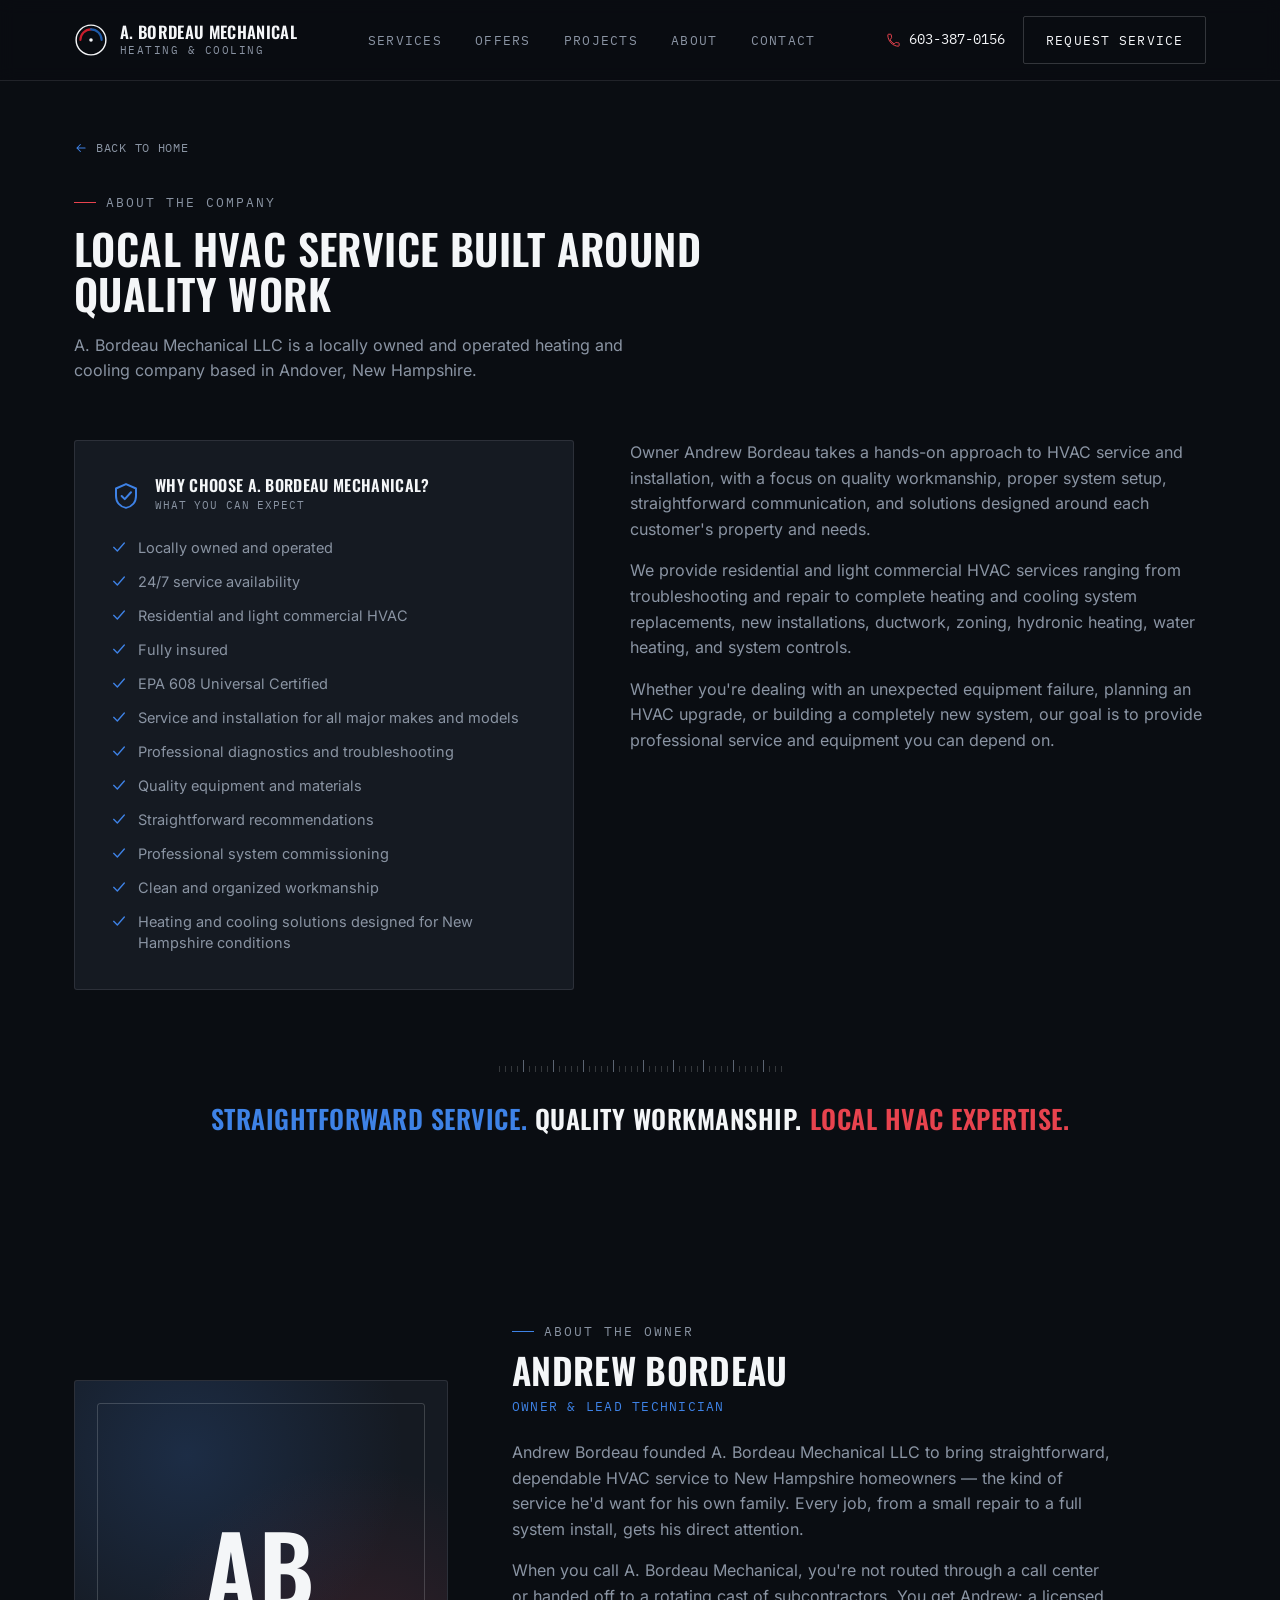
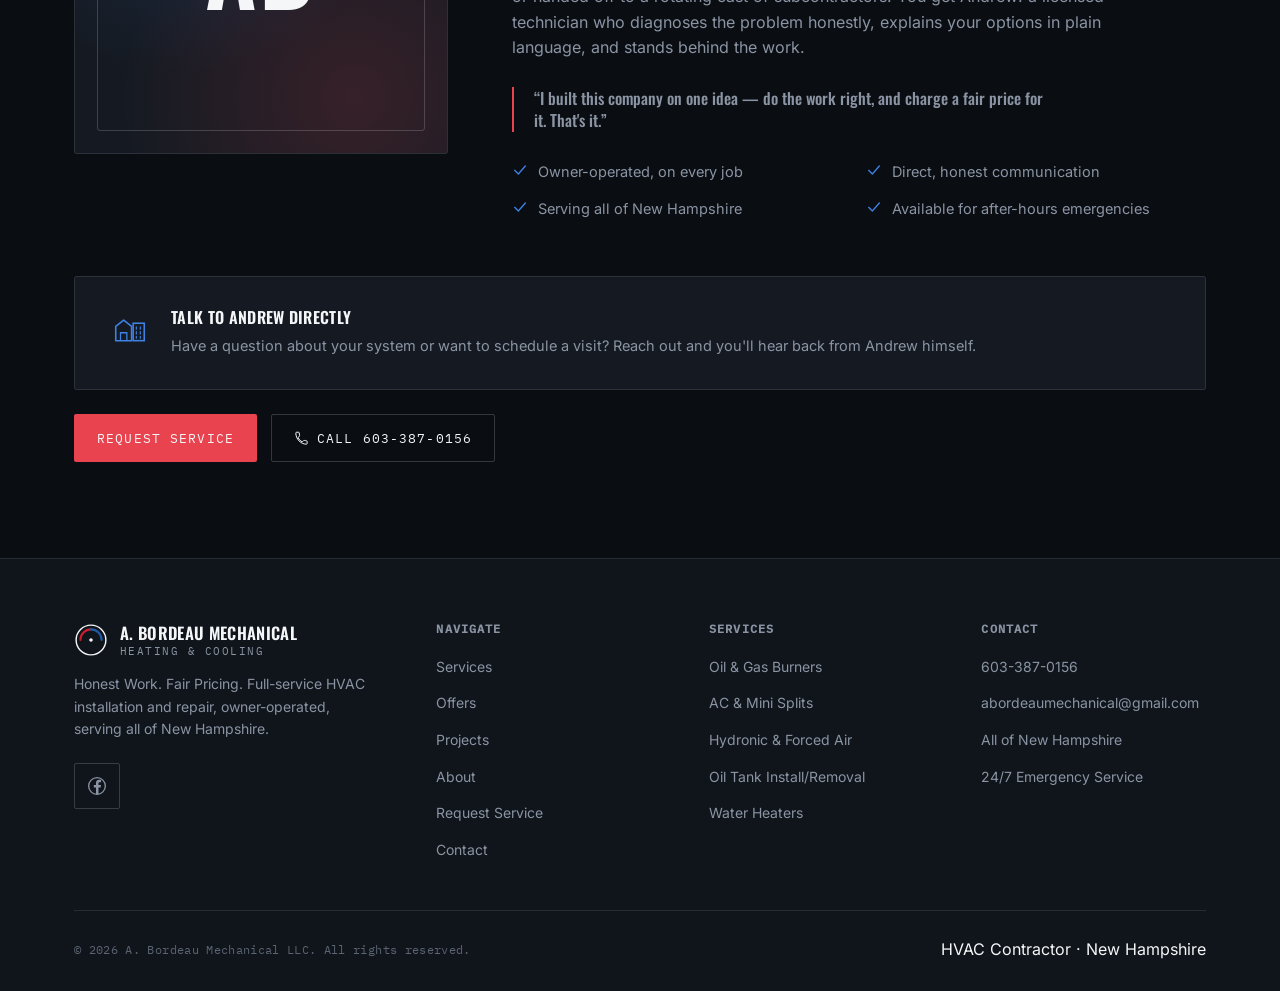
==== about.html @ 866e2f83 "Update About sections" ====
<!DOCTYPE html>
<html lang="en">
<head>
<meta charset="UTF-8">
<meta name="viewport" content="width=device-width, initial-scale=1.0">
<title>About | A. Bordeau Mechanical LLC</title>
<meta name="description" content="Learn about A. Bordeau Mechanical LLC, a locally owned and operated HVAC company serving New Hampshire, and meet owner Andrew Bordeau.">
<link rel="icon" type="image/svg+xml" href="assets/images/favicon.svg">
<link rel="stylesheet" href="css/styles.css">
</head>
<body>
<svg xmlns="http://www.w3.org/2000/svg" style="display:none">
<symbol id="icon-arrow-lr" viewBox="0 0 24 24">
<path d="M3 12h18M3 12l5-5M3 12l5 5M21 12l-5-5M21 12l-5 5" fill="none" stroke="currentColor" stroke-width="1.6" stroke-linecap="round" stroke-linejoin="round"/>
</symbol>
<symbol id="icon-ductwork" viewBox="0 0 48 48">
<rect x="6" y="18" width="26" height="12" rx="1" fill="none" stroke="currentColor" stroke-width="2"/>
<path d="M32 21 L32 15 L40 15 L40 33 L32 33 L32 27" fill="none" stroke="currentColor" stroke-width="2" stroke-linejoin="round"/>
<path d="M13 24 L19 24 M21 21 L25 24 L21 27" fill="none" stroke="currentColor" stroke-width="1.6" stroke-linecap="round" stroke-linejoin="round"/>
</symbol>
<symbol id="icon-thermostat" viewBox="0 0 48 48">
<rect x="10" y="8" width="28" height="32" rx="4" fill="none" stroke="currentColor" stroke-width="2"/>
<circle cx="24" cy="20" r="7" fill="none" stroke="currentColor" stroke-width="2"/>
<path d="M24 20 L24 15" stroke="currentColor" stroke-width="2" stroke-linecap="round"/>
<path d="M16 32 L32 32 M16 36 L26 36" stroke="currentColor" stroke-width="1.6" stroke-linecap="round"/>
</symbol>
<symbol id="icon-buildings" viewBox="0 0 48 48">
<path d="M6 40 L6 22 L16 14 L26 22 L26 40 Z" fill="none" stroke="currentColor" stroke-width="2" stroke-linejoin="round"/>
<path d="M12 40 L12 30 L20 30 L20 40" fill="none" stroke="currentColor" stroke-width="1.6"/>
<rect x="28" y="18" width="14" height="22" fill="none" stroke="currentColor" stroke-width="2"/>
<path d="M32 22.5 L32 25.5 M37 22.5 L37 25.5 M32 28.5 L32 31.5 M37 28.5 L37 31.5 M32 34.5 L32 37 M37 34.5 L37 37" stroke="currentColor" stroke-width="1.4" stroke-linecap="round"/>
</symbol>
<symbol id="icon-chevron" viewBox="0 0 24 24">
<path d="M6 9l6 6 6-6" fill="none" stroke="currentColor" stroke-width="2" stroke-linecap="round" stroke-linejoin="round"/>
</symbol>
<symbol id="icon-wrench" viewBox="0 0 24 24">
<path d="M14.7 6.3a4.5 4.5 0 0 0-6 5.6L3 17.6 6.4 21l5.7-5.7a4.5 4.5 0 0 0 5.6-6l-3 3-2.7-2.7 3-3Z" fill="none" stroke="currentColor" stroke-width="1.6" stroke-linejoin="round" stroke-linecap="round"/>
</symbol>
<symbol id="icon-arrow-left" viewBox="0 0 24 24">
<path d="M19 12H5M11 6l-6 6 6 6" fill="none" stroke="currentColor" stroke-width="1.8" stroke-linecap="round" stroke-linejoin="round"/>
</symbol>
<symbol id="icon-phone" viewBox="0 0 24 24">
<path d="M6.6 10.8c1.4 2.8 3.8 5.2 6.6 6.6l2.2-2.2c.3-.3.7-.4 1-.2 1.1.4 2.3.6 3.5.6.6 0 1.1.5 1.1 1.1V20c0 .6-.5 1.1-1.1 1.1C10.9 21.1 2.9 13.1 2.9 3.1 2.9 2.5 3.4 2 4 2h3.3c.6 0 1.1.5 1.1 1.1 0 1.2.2 2.4.6 3.5.1.4 0 .8-.2 1L6.6 10.8Z" fill="none" stroke="currentColor" stroke-width="1.6" stroke-linejoin="round"/>
</symbol>
<symbol id="icon-mail" viewBox="0 0 24 24">
<rect x="2.5" y="4.5" width="19" height="15" rx="1.5" fill="none" stroke="currentColor" stroke-width="1.6"/>
  <path d="M3.5 6 L12 13 L20.5 6" fill="none" stroke="currentColor" stroke-width="1.6" stroke-linecap="round" stroke-linejoin="round"/>
</symbol>
<symbol id="icon-map-pin" viewBox="0 0 24 24">
<path d="M12 2C7.6 2 4 5.6 4 10c0 6 8 12 8 12s8-6 8-12c0-4.4-3.6-8-8-8Z" fill="none" stroke="currentColor" stroke-width="1.6" stroke-linejoin="round"/>
  <circle cx="12" cy="10" r="2.6" fill="none" stroke="currentColor" stroke-width="1.6"/>
</symbol>
<symbol id="icon-clock" viewBox="0 0 24 24">
<circle cx="12" cy="12" r="9.3" fill="none" stroke="currentColor" stroke-width="1.6"/>
  <path d="M12 7 L12 12.3 L16 14.5" fill="none" stroke="currentColor" stroke-width="1.6" stroke-linecap="round" stroke-linejoin="round"/>
</symbol>
<symbol id="icon-check" viewBox="0 0 24 24">
<path d="M4 12.5 L9.5 18 L20 6" fill="none" stroke="currentColor" stroke-width="2" stroke-linecap="round" stroke-linejoin="round"/>
</symbol>
<symbol id="icon-shield" viewBox="0 0 24 24">
<path d="M12 2.5 20 6v6c0 5.2-3.4 8.6-8 9.5-4.6-.9-8-4.3-8-9.5V6l8-3.5Z" fill="none" stroke="currentColor" stroke-width="1.6" stroke-linejoin="round"/>
  <path d="M8.5 12 11 14.5 16 9" fill="none" stroke="currentColor" stroke-width="1.6" stroke-linecap="round" stroke-linejoin="round"/>
</symbol>
<symbol id="icon-facebook" viewBox="0 0 24 24">
<circle cx="12" cy="12" r="10" fill="none" stroke="currentColor" stroke-width="1.6"/>
  <path d="M13.8 21.9v-8h2.6l.4-3H13.8l0-2c0-.9.2-1.5 1.5-1.5h1.6V4.7c-.3 0-1.2-.1-2.3-.1-2.3 0-3.8 1.4-3.8 3.9v2.3H8.2v3h2.6v8h3Z" fill="currentColor" stroke="none"/>
</symbol>
<symbol id="icon-instagram" viewBox="0 0 24 24">
<rect x="2.5" y="2.5" width="19" height="19" rx="5.5" fill="none" stroke="currentColor" stroke-width="1.6"/>
  <circle cx="12" cy="12" r="4.6" fill="none" stroke="currentColor" stroke-width="1.6"/>
  <circle cx="17.6" cy="6.4" r="1.1" fill="currentColor" stroke="none"/>
</symbol>
<symbol id="icon-map-nh" viewBox="0 0 200 260">
<path d="M62 8 L96 8 L98 34 L108 40 L112 60 L128 66 L134 90 L120 96 L126 118 L138 130 L150 150 L146 176 L132 182 L134 206 L120 214 L118 236 L96 252 L74 246 L70 220 L58 214 L56 186 L64 176 L56 160 L60 138 L50 128 L54 100 L44 90 L48 66 L58 58 L54 34 Z"
        fill="none" stroke="currentColor" stroke-width="2" stroke-linejoin="round" stroke-linecap="round"/>
</symbol>
<symbol id="icon-oil-burner" viewBox="0 0 48 48">
<rect x="10" y="18" width="24" height="20" rx="1" fill="none" stroke="currentColor" stroke-width="2"/>
  <path d="M14 18 L14 12 L30 12 L30 18" fill="none" stroke="currentColor" stroke-width="2"/>
  <path d="M30 15 L38 15" fill="none" stroke="currentColor" stroke-width="2" stroke-linecap="round"/>
  <path d="M22 24 C 22 22, 24 21, 24 19 C 24 21, 26 22, 26 24 C 26 25.6, 24.9 27, 24 27 C 23.1 27, 22 25.6, 22 24 Z" fill="currentColor" stroke="none"/>
  <path d="M15 33 L33 33" fill="none" stroke="currentColor" stroke-width="2" stroke-linecap="round"/>
  <path d="M15 38 L15 41 M33 38 L33 41" fill="none" stroke="currentColor" stroke-width="2" stroke-linecap="round"/>
</symbol>
<symbol id="icon-gas-burner" viewBox="0 0 48 48">
<rect x="10" y="20" width="28" height="17" rx="1" fill="none" stroke="currentColor" stroke-width="2"/>
  <path d="M17 20 L17 13 M31 20 L31 13" fill="none" stroke="currentColor" stroke-width="2" stroke-linecap="round"/>
  <path d="M17 13 L31 13" fill="none" stroke="currentColor" stroke-width="2" stroke-linecap="round"/>
  <path d="M24 30 C 20 27, 20 23, 24 18 C 25 22, 28 22, 28 26 C 28 29, 26.5 30, 24 30 Z" fill="none" stroke="currentColor" stroke-width="2" stroke-linejoin="round"/>
  <path d="M14 37 L14 40 M34 37 L34 40" fill="none" stroke="currentColor" stroke-width="2" stroke-linecap="round"/>
</symbol>
<symbol id="icon-water-heater" viewBox="0 0 48 48">
<rect x="15" y="8" width="18" height="32" rx="9" fill="none" stroke="currentColor" stroke-width="2"/>
  <path d="M20 16 C 20 14, 22 13.5, 22 12 C 22 13.5, 24 14, 24 16 C 24 17.2, 23.1 18, 22 18 C 20.9 18, 20 17.2, 20 16 Z" fill="currentColor" stroke="none"/>
  <path d="M15 26 L33 26" fill="none" stroke="currentColor" stroke-width="2"/>
  <path d="M19 33 C 20.5 31.5, 20.5 30.5, 19 29 M24 33 C 25.5 31.5, 25.5 30.5, 24 29 M29 33 C 30.5 31.5, 30.5 30.5, 29 29" fill="none" stroke="currentColor" stroke-width="1.6" stroke-linecap="round"/>
  <path d="M33 14 L38 14 L38 40 L15 40" fill="none" stroke="currentColor" stroke-width="2" stroke-linecap="round" stroke-linejoin="round"/>
</symbol>
<symbol id="icon-air-conditioning" viewBox="0 0 48 48">
<rect x="7" y="14" width="34" height="12" rx="2" fill="none" stroke="currentColor" stroke-width="2"/>
  <path d="M13 26 L11 34 M19 26 L18 36 M24 26 L24 38 M29 26 L30 36 M35 26 L37 34" fill="none" stroke="currentColor" stroke-width="2" stroke-linecap="round"/>
  <circle cx="34" cy="20" r="2.4" fill="none" stroke="currentColor" stroke-width="1.6"/>
</symbol>
<symbol id="icon-mini-split" viewBox="0 0 48 48">
<rect x="6" y="12" width="36" height="10" rx="4" fill="none" stroke="currentColor" stroke-width="2"/>
  <path d="M10 25 Q 24 30 38 25" fill="none" stroke="currentColor" stroke-width="2" stroke-linecap="round"/>
  <path d="M12 30 Q 24 34 36 30" fill="none" stroke="currentColor" stroke-width="1.6" stroke-linecap="round" opacity="0.6"/>
  <circle cx="34" cy="17" r="1.8" fill="currentColor"/>
</symbol>
<symbol id="icon-oil-tank" viewBox="0 0 48 48">
<rect x="6" y="16" width="30" height="16" rx="8" fill="none" stroke="currentColor" stroke-width="2"/>
  <path d="M36 20 L36 28" fill="none" stroke="currentColor" stroke-width="2"/>
  <path d="M39 22 L39 26" fill="none" stroke="currentColor" stroke-width="2" stroke-linecap="round"/>
  <path d="M14 32 L14 37 M28 32 L28 37" fill="none" stroke="currentColor" stroke-width="2" stroke-linecap="round"/>
  <path d="M14 37 L28 37" fill="none" stroke="currentColor" stroke-width="2" stroke-linecap="round"/>
  <path d="M21 16 L21 10 L26 10 L26 16" fill="none" stroke="currentColor" stroke-width="2"/>
</symbol>
<symbol id="icon-hydronic-heat" viewBox="0 0 48 48">
<rect x="8" y="14" width="32" height="20" rx="1" fill="none" stroke="currentColor" stroke-width="2"/>
  <path d="M14 14 L14 34 M20 14 L20 34 M26 14 L26 34 M32 14 L32 34" fill="none" stroke="currentColor" stroke-width="1.6"/>
  <path d="M8 39 Q 12 36 16 39 T 24 39 T 32 39 T 40 39" fill="none" stroke="currentColor" stroke-width="2" stroke-linecap="round"/>
</symbol>
<symbol id="icon-forced-air" viewBox="0 0 48 48">
<rect x="8" y="10" width="20" height="14" rx="1" fill="none" stroke="currentColor" stroke-width="2"/>
  <path d="M12 24 L12 30 L34 30 L34 34" fill="none" stroke="currentColor" stroke-width="2" stroke-linejoin="round"/>
  <path d="M34 34 L34 40 M30 37 L34 40 L38 37" fill="none" stroke="currentColor" stroke-width="2" stroke-linecap="round" stroke-linejoin="round"/>
  <path d="M12 15 L22 15 M12 19 L22 19" fill="none" stroke="currentColor" stroke-width="1.6" stroke-linecap="round"/>
</symbol>
<symbol id="icon-gauge-mark" viewBox="0 0 48 48">
<circle cx="24" cy="24" r="21" fill="none" stroke="currentColor" stroke-width="2"/>
  <path d="M 24 24 L 24 8" fill="none" stroke="currentColor" stroke-width="2" stroke-linecap="round"/>
  <path d="M 9 24 A 15 15 0 0 1 24 9" fill="none" stroke="#C81E2C" stroke-width="3" stroke-linecap="round"/>
  <path d="M 24 9 A 15 15 0 0 1 39 24" fill="none" stroke="#1E5AA8" stroke-width="3" stroke-linecap="round"/>
  <circle cx="24" cy="24" r="2.5" fill="currentColor"/>
</symbol>
</svg>

<a class="skip-link" href="#main" style="position:absolute;left:-9999px;">Skip to content</a>

<!-- =========================== HEADER =========================== -->
<header class="site-header">
  <div class="wrap">
    <a href="index.html" class="brand" aria-label="A. Bordeau Mechanical LLC home">
      <span class="brand-mark" aria-hidden="true">
        <svg viewBox="0 0 48 48" xmlns="http://www.w3.org/2000/svg" width="100%" height="100%">
          <circle cx="24" cy="24" r="21" fill="none" stroke="currentColor" stroke-width="2"/>
          <path d="M 9 24 A 15 15 0 0 1 24 9" fill="none" stroke="#C81E2C" stroke-width="3" stroke-linecap="round"/>
          <path d="M 24 9 A 15 15 0 0 1 39 24" fill="none" stroke="#1E5AA8" stroke-width="3" stroke-linecap="round"/>
          <circle cx="24" cy="24" r="2.5" fill="currentColor"/>
        </svg>
      </span>
      <span class="brand-text">
        <span class="brand-name">A. Bordeau Mechanical</span>
        <span class="brand-sub">Heating &amp; Cooling</span>
      </span>
    </a>

    <nav class="main-nav" id="main-nav">
      <ul>
        <li><a href="index.html#services">Services</a></li>
        <li><a href="special-offers.html">Offers</a></li>
        <li><a href="projects.html">Projects</a></li>
        <li><a href="about.html">About</a></li>
        <li><a href="index.html#contact">Contact</a></li>
        <li class="nav-call-item">
          <a href="tel:6033870156" class="btn btn-outline btn-block">
            <svg viewBox="0 0 24 24" width="15" height="15"><use href="#icon-phone" xlink:href="#icon-phone"></use></svg>
            Call 603-387-0156
          </a>
        </li>
        <li class="nav-cta-item"><a href="index.html#quote" class="btn btn-primary btn-block">Request Service</a></li>
      </ul>
    </nav>

    <div class="header-actions">
      <a class="header-phone" href="tel:6033870156">
        <svg viewBox="0 0 24 24"><use href="#icon-phone" xlink:href="#icon-phone"></use></svg>
        603-387-0156
      </a>
      <a href="index.html#quote" class="btn btn-outline">Request Service</a>
      <button class="nav-toggle" id="nav-toggle" aria-label="Toggle menu" aria-expanded="false" aria-controls="main-nav">
        <svg id="nav-toggle-icon" viewBox="0 0 24 24" fill="none" stroke="currentColor" stroke-width="1.8"><path d="M3 6h18M3 12h18M3 18h18"/></svg>
      </button>
    </div>
  </div>
</header>

<main id="main">

  <!-- =========================== ABOUT THE COMPANY =========================== -->
  <section id="about-company" style="padding-top:56px;">
    <div class="wrap">
      <a href="index.html" class="back-link">
        <svg viewBox="0 0 24 24" width="14" height="14"><use href="#icon-arrow-left" xlink:href="#icon-arrow-left"></use></svg>
        Back to Home
      </a>

      <div class="section-head" style="margin-top:22px;">
        <span class="eyebrow">About the Company</span>
        <h2>Local HVAC Service Built Around Quality Work</h2>
        <p>A. Bordeau Mechanical LLC is a locally owned and operated heating and cooling company based in Andover, New Hampshire.</p>
      </div>

      <div class="about-grid">
        <div class="area-panel why-panel">
          <div class="area-panel-head">
            <svg class="map-icon" viewBox="0 0 24 24" width="30"><use href="#icon-shield" xlink:href="#icon-shield"></use></svg>
            <div>
              <h3>Why Choose A. Bordeau Mechanical?</h3>
              <div class="sub">What you can expect</div>
            </div>
          </div>
          <ul class="why-list">
            <li><svg viewBox="0 0 24 24"><use href="#icon-check" xlink:href="#icon-check"></use></svg>Locally owned and operated</li>
            <li><svg viewBox="0 0 24 24"><use href="#icon-check" xlink:href="#icon-check"></use></svg>24/7 service availability</li>
            <li><svg viewBox="0 0 24 24"><use href="#icon-check" xlink:href="#icon-check"></use></svg>Residential and light commercial HVAC</li>
            <li><svg viewBox="0 0 24 24"><use href="#icon-check" xlink:href="#icon-check"></use></svg>Fully insured</li>
            <li><svg viewBox="0 0 24 24"><use href="#icon-check" xlink:href="#icon-check"></use></svg>EPA 608 Universal Certified</li>
            <li><svg viewBox="0 0 24 24"><use href="#icon-check" xlink:href="#icon-check"></use></svg>Service and installation for all major makes and models</li>
            <li><svg viewBox="0 0 24 24"><use href="#icon-check" xlink:href="#icon-check"></use></svg>Professional diagnostics and troubleshooting</li>
            <li><svg viewBox="0 0 24 24"><use href="#icon-check" xlink:href="#icon-check"></use></svg>Quality equipment and materials</li>
            <li><svg viewBox="0 0 24 24"><use href="#icon-check" xlink:href="#icon-check"></use></svg>Straightforward recommendations</li>
            <li><svg viewBox="0 0 24 24"><use href="#icon-check" xlink:href="#icon-check"></use></svg>Professional system commissioning</li>
            <li><svg viewBox="0 0 24 24"><use href="#icon-check" xlink:href="#icon-check"></use></svg>Clean and organized workmanship</li>
            <li><svg viewBox="0 0 24 24"><use href="#icon-check" xlink:href="#icon-check"></use></svg>Heating and cooling solutions designed for New Hampshire conditions</li>
          </ul>
        </div>

        <div class="about-copy">
          <p>Owner Andrew Bordeau takes a hands-on approach to HVAC service and installation, with a focus on quality workmanship, proper system setup, straightforward communication, and solutions designed around each customer's property and needs.</p>
          <p>We provide residential and light commercial HVAC services ranging from troubleshooting and repair to complete heating and cooling system replacements, new installations, ductwork, zoning, hydronic heating, water heating, and system controls.</p>
          <p>Whether you're dealing with an unexpected equipment failure, planning an HVAC upgrade, or building a completely new system, our goal is to provide professional service and equipment you can depend on.</p>
        </div>
      </div>

      <div class="about-tagline">
        <div class="tick-rule" id="tick-about"></div>
        <p><span class="accent-blue">Straightforward Service.</span> Quality Workmanship. <span class="accent-red">Local HVAC Expertise.</span></p>
      </div>
    </div>
  </section>

  <!-- =========================== ABOUT THE OWNER =========================== -->
  <section id="owner-page">
    <div class="wrap">
      <div class="owner-grid" style="margin-top:22px;">
        <div class="owner-badge">
          <div class="ring" aria-hidden="true"></div>
          <span class="owner-monogram" aria-hidden="true">AB</span>
        </div>
        <div class="owner-copy">
          <span class="eyebrow is-blue">About the Owner</span>
          <h2>Andrew Bordeau</h2>
          <div class="owner-title">Owner &amp; Lead Technician</div>
          <p>Andrew Bordeau founded A. Bordeau Mechanical LLC to bring straightforward, dependable HVAC service to New Hampshire homeowners &mdash; the kind of service he'd want for his own family. Every job, from a small repair to a full system install, gets his direct attention.</p>
          <p>When you call A. Bordeau Mechanical, you're not routed through a call center or handed off to a rotating cast of subcontractors. You get Andrew: a licensed technician who diagnoses the problem honestly, explains your options in plain language, and stands behind the work.</p>
          <p class="owner-quote">&ldquo;I built this company on one idea &mdash; do the work right, and charge a fair price for it. That's it.&rdquo;</p>
          <ul class="owner-list">
            <li><svg viewBox="0 0 24 24"><use href="#icon-check" xlink:href="#icon-check"></use></svg>Owner-operated, on every job</li>
            <li><svg viewBox="0 0 24 24"><use href="#icon-check" xlink:href="#icon-check"></use></svg>Direct, honest communication</li>
            <li><svg viewBox="0 0 24 24"><use href="#icon-check" xlink:href="#icon-check"></use></svg>Serving all of New Hampshire</li>
            <li><svg viewBox="0 0 24 24"><use href="#icon-check" xlink:href="#icon-check"></use></svg>Available for after-hours emergencies</li>
          </ul>
        </div>
      </div>

      <div class="service-scope-panel" style="margin-top:56px;">
        <svg viewBox="0 0 48 48"><use href="#icon-buildings" xlink:href="#icon-buildings"></use></svg>
        <div>
          <h3>Talk to Andrew Directly</h3>
          <p>Have a question about your system or want to schedule a visit? Reach out and you'll hear back from Andrew himself.</p>
        </div>
      </div>
      <div class="hero-ctas" style="margin-top:24px;">
        <a href="index.html#quote" class="btn btn-primary">Request Service</a>
        <a href="tel:6033870156" class="btn btn-outline">
          <svg viewBox="0 0 24 24" width="15" height="15"><use href="#icon-phone" xlink:href="#icon-phone"></use></svg>
          Call 603-387-0156
        </a>
      </div>
    </div>
  </section>

</main>

<!-- =========================== FOOTER =========================== -->
<footer class="site-footer">
  <div class="wrap">
    <div class="footer-top">
      <div class="footer-brand">
        <a href="index.html" class="brand">
          <span class="brand-mark" aria-hidden="true">
            <svg viewBox="0 0 48 48" xmlns="http://www.w3.org/2000/svg" width="100%" height="100%">
              <circle cx="24" cy="24" r="21" fill="none" stroke="currentColor" stroke-width="2"/>
              <path d="M 9 24 A 15 15 0 0 1 24 9" fill="none" stroke="#C81E2C" stroke-width="3" stroke-linecap="round"/>
              <path d="M 24 9 A 15 15 0 0 1 39 24" fill="none" stroke="#1E5AA8" stroke-width="3" stroke-linecap="round"/>
              <circle cx="24" cy="24" r="2.5" fill="currentColor"/>
            </svg>
          </span>
          <span class="brand-text">
            <span class="brand-name">A. Bordeau Mechanical</span>
            <span class="brand-sub">Heating &amp; Cooling</span>
          </span>
        </a>
        <p>Honest Work. Fair Pricing. Full-service HVAC installation and repair, owner-operated, serving all of New Hampshire.</p>
        <div class="social-row">
          <a class="social-btn" href="https://www.facebook.com/profile.php?id=61580463715435" target="_blank" rel="noopener noreferrer" aria-label="Facebook">
            <svg viewBox="0 0 24 24"><use href="#icon-facebook" xlink:href="#icon-facebook"></use></svg>
          </a>
        </div>
      </div>

      <div class="footer-col">
        <h4>Navigate</h4>
        <ul>
          <li><a href="index.html#services">Services</a></li>
          <li><a href="special-offers.html">Offers</a></li>
          <li><a href="projects.html">Projects</a></li>
          <li><a href="about.html">About</a></li>
          <li><a href="index.html#quote">Request Service</a></li>
          <li><a href="index.html#contact">Contact</a></li>
        </ul>
      </div>

      <div class="footer-col">
        <h4>Services</h4>
        <ul>
          <li><span>Oil &amp; Gas Burners</span></li>
          <li><span>AC &amp; Mini Splits</span></li>
          <li><span>Hydronic &amp; Forced Air</span></li>
          <li><span>Oil Tank Install/Removal</span></li>
          <li><span>Water Heaters</span></li>
        </ul>
      </div>

      <div class="footer-col">
        <h4>Contact</h4>
        <ul>
          <li><a href="tel:6033870156">603-387-0156</a></li>
          <li><a href="mailto:abordeaumechanical@gmail.com">abordeaumechanical@gmail.com</a></li>
          <li><span>All of New Hampshire</span></li>
          <li><span>24/7 Emergency Service</span></li>
        </ul>
      </div>
    </div>

    <div class="footer-bottom">
      <p>&copy; <span id="year"></span> A. Bordeau Mechanical LLC. All rights reserved.</p>
      <div class="footer-legal">
        <span>HVAC Contractor &middot; New Hampshire</span>
      </div>
    </div>
  </div>
</footer>

<a href="tel:6033870156" class="sticky-call">
  <svg viewBox="0 0 24 24"><use href="#icon-phone" xlink:href="#icon-phone"></use></svg>
  Emergency? Call 603-387-0156
</a>

<script src="js/main.js"></script>
</body>
</html>
---- css/styles.css ----
/* =================================================================
   A. BORDEAU MECHANICAL LLC — stylesheet
   Design language: instrumentation / gauge-panel.
   Blue = cooling side. Red = heating side. Black = the steel panel.
   ================================================================= */

@font-face{font-family:'Oswald';src:url('../fonts/oswald-latin-400-normal.woff2') format('woff2');font-weight:400;font-style:normal;font-display:swap;}
@font-face{font-family:'Oswald';src:url('../fonts/oswald-latin-500-normal.woff2') format('woff2');font-weight:500;font-style:normal;font-display:swap;}
@font-face{font-family:'Oswald';src:url('../fonts/oswald-latin-600-normal.woff2') format('woff2');font-weight:600;font-style:normal;font-display:swap;}
@font-face{font-family:'Oswald';src:url('../fonts/oswald-latin-700-normal.woff2') format('woff2');font-weight:700;font-style:normal;font-display:swap;}
@font-face{font-family:'Inter';src:url('../fonts/inter-latin-400-normal.woff2') format('woff2');font-weight:400;font-style:normal;font-display:swap;}
@font-face{font-family:'Inter';src:url('../fonts/inter-latin-500-normal.woff2') format('woff2');font-weight:500;font-style:normal;font-display:swap;}
@font-face{font-family:'Inter';src:url('../fonts/inter-latin-600-normal.woff2') format('woff2');font-weight:600;font-style:normal;font-display:swap;}
@font-face{font-family:'Inter';src:url('../fonts/inter-latin-700-normal.woff2') format('woff2');font-weight:700;font-style:normal;font-display:swap;}
@font-face{font-family:'Inter';src:url('../fonts/inter-latin-800-normal.woff2') format('woff2');font-weight:800;font-style:normal;font-display:swap;}
@font-face{font-family:'IBM Plex Mono';src:url('../fonts/ibm-plex-mono-latin-400-normal.woff2') format('woff2');font-weight:400;font-style:normal;font-display:swap;}
@font-face{font-family:'IBM Plex Mono';src:url('../fonts/ibm-plex-mono-latin-500-normal.woff2') format('woff2');font-weight:500;font-style:normal;font-display:swap;}

:root{
  /* --- palette --- */
  --black:        #0A0D12;
  --black-2:      #10141B;
  --panel:        #151A22;
  --panel-line:   rgba(244,246,248,0.10);
  --panel-line-strong: rgba(244,246,248,0.18);
  --white:        #F4F6F8;
  --steel:        #8A94A3;
  --steel-dim:    #5B6472;

  --blue:         #1E5AA8;
  --blue-bright:  #3E82E6;
  --blue-dim:     rgba(62,130,230,0.14);

  --red:          #C81E2C;
  --red-bright:   #E8434E;
  --red-dim:      rgba(232,67,78,0.14);

  /* --- type --- */
  --font-display: 'Oswald', 'Arial Narrow', sans-serif;
  --font-body:    'Inter', -apple-system, sans-serif;
  --font-mono:    'IBM Plex Mono', 'Courier New', monospace;

  --container: 1180px;
}

*,*::before,*::after{box-sizing:border-box;}
html{scroll-behavior:smooth;}
body{
  margin:0;
  background:var(--black);
  color:var(--white);
  font-family:var(--font-body);
  font-size:16px;
  line-height:1.6;
  -webkit-font-smoothing:antialiased;
}
img,svg{display:block;max-width:100%;}
a{color:inherit;text-decoration:none;}
ul{margin:0;padding:0;list-style:none;}
h1,h2,h3,h4{margin:0;font-family:var(--font-display);font-weight:600;text-transform:uppercase;letter-spacing:0.01em;line-height:1.08;}
p{margin:0;}
button{font-family:inherit;cursor:pointer;}

:focus-visible{outline:2px solid var(--blue-bright);outline-offset:3px;}

.wrap{max-width:var(--container);margin:0 auto;padding:0 24px;}

/* --- eyebrow / mono labels (instrument-readout feel) --- */
.eyebrow{
  font-family:var(--font-mono);
  font-size:12.5px;
  letter-spacing:0.16em;
  text-transform:uppercase;
  display:inline-flex;
  align-items:center;
  gap:10px;
  color:var(--steel);
  margin-bottom:14px;
}
.eyebrow::before{
  content:"";
  width:22px;height:1px;
  background:var(--red-bright);
}
.eyebrow.is-blue::before{background:var(--blue-bright);}

/* --- gauge tick divider: the recurring signature rule --- */
.tick-rule{
  display:flex;
  align-items:flex-end;
  gap:5px;
  height:14px;
  overflow:hidden;
  margin:0 auto;
}
.tick-rule span{
  width:1px;
  background:var(--panel-line-strong);
  height:6px;
  flex:0 0 auto;
}
.tick-rule span:nth-child(5n){height:12px;background:var(--steel-dim);}

.section-divider{
  max-width:var(--container);
  margin:0 auto;
  padding:0 24px;
}
.section-divider .tick-rule{justify-content:flex-start;}

/* =========================== URGENT TOP CTA BAR =========================== */
.urgent-bar{
  background:linear-gradient(135deg, var(--red-bright), #9c1119);
  padding:16px;
}
.urgent-bar-inner{
  display:flex;flex-direction:column;align-items:center;gap:10px;
  max-width:560px;margin:0 auto;
}
.urgent-call-btn{
  display:flex;align-items:center;justify-content:center;gap:10px;
  width:100%;
  background:var(--white);color:var(--red-bright);
  font-family:var(--font-display);font-weight:700;
  font-size:clamp(15px,3vw,20px);
  letter-spacing:0.01em;text-transform:uppercase;
  padding:15px 18px;border-radius:6px;
  box-shadow:0 6px 18px rgba(0,0,0,0.28);
  transition:transform .15s ease, box-shadow .15s ease;
  animation:urgent-pulse 2.6s ease-in-out infinite;
}
.urgent-call-btn:hover{transform:translateY(-2px);box-shadow:0 10px 24px rgba(0,0,0,0.32);}
.urgent-call-btn svg{width:20px;height:20px;flex:0 0 auto;color:var(--red-bright);}

.urgent-request-btn{
  display:flex;align-items:center;justify-content:center;
  width:100%;
  background:transparent;color:var(--white);
  border:1.5px solid rgba(255,255,255,0.65);
  font-family:var(--font-mono);font-weight:600;
  font-size:clamp(12px,2.2vw,13.5px);
  letter-spacing:0.09em;text-transform:uppercase;
  padding:11px 18px;border-radius:6px;
  transition:background .15s ease, border-color .15s ease;
}
.urgent-request-btn:hover{background:rgba(255,255,255,0.14);border-color:var(--white);}

@keyframes urgent-pulse{
  0%,100%{box-shadow:0 6px 18px rgba(0,0,0,0.28), 0 0 0 0 rgba(255,255,255,0.35);}
  50%{box-shadow:0 6px 18px rgba(0,0,0,0.28), 0 0 0 8px rgba(255,255,255,0);}
}
@media (prefers-reduced-motion:reduce){.urgent-call-btn{animation:none;}}

/* =========================== HEADER =========================== */
.site-header{
  position:sticky;top:0;z-index:100;
  background:rgba(10,13,18,0.92);
  backdrop-filter:blur(8px);
  border-bottom:1px solid var(--panel-line);
}
.site-header .wrap{
  display:flex;align-items:center;justify-content:space-between;
  height:80px;
}
.brand{display:flex;align-items:center;gap:12px;}
.brand-mark{width:34px;height:34px;color:var(--white);flex:0 0 auto;}
.brand-text{display:flex;flex-direction:column;line-height:1.15;}
.brand-name{font-family:var(--font-display);font-weight:600;font-size:16.5px;letter-spacing:0.02em;text-transform:uppercase;}
.brand-sub{font-family:var(--font-mono);font-size:10.5px;letter-spacing:0.14em;color:var(--steel);text-transform:uppercase;margin-top:2px;}

.main-nav ul{display:flex;gap:clamp(20px,2.6vw,38px);align-items:center;}
.main-nav a{
  font-family:var(--font-mono);
  font-size:12.5px;
  letter-spacing:0.1em;
  text-transform:uppercase;
  color:var(--steel);
  transition:color .15s ease;
  position:relative;
  padding:6px 0;
}
.main-nav a:hover{color:var(--white);}
.main-nav a::after{
  content:"";position:absolute;left:0;bottom:0;height:1px;width:0;
  background:var(--red-bright);transition:width .2s ease;
}
.main-nav a:hover::after{width:100%;}

/* the "Request Service" item lives inside the nav list markup so it's
   always reachable from the mobile menu, but it only renders there —
   on the inline desktop nav it stays hidden (the header button covers it) */
.nav-cta-item{display:none;}
.nav-call-item{display:none;}

.header-actions{display:flex;align-items:center;gap:18px;}
.header-phone{
  display:flex;align-items:center;gap:8px;
  font-family:var(--font-mono);font-size:13.5px;color:var(--white);
}
.header-phone svg{width:15px;height:15px;color:var(--red-bright);}
.header-phone{display:none;}

.btn{
  display:inline-flex;align-items:center;justify-content:center;gap:8px;
  font-family:var(--font-mono);font-size:12.5px;letter-spacing:0.09em;text-transform:uppercase;
  padding:13px 22px;border-radius:2px;border:1px solid transparent;
  transition:transform .15s ease, background .15s ease, border-color .15s ease, color .15s ease;
  white-space:nowrap;
}
.btn:active{transform:translateY(1px);}
.btn-primary{background:var(--red-bright);color:var(--white);}
.btn-primary:hover{background:#ff5a63;}
.btn-outline{border-color:var(--panel-line-strong);color:var(--white);background:transparent;}
.btn-outline:hover{border-color:var(--blue-bright);color:var(--blue-bright);}
.btn-block{width:100%;}

.nav-toggle{
  display:none;background:none;border:1px solid var(--panel-line-strong);
  width:44px;height:44px;align-items:center;justify-content:center;color:var(--white);
  border-radius:2px;
}
.nav-toggle svg{width:20px;height:20px;}

/* =========================== HERO =========================== */
.hero{
  position:relative;
  padding:76px 0 90px;
  overflow:hidden;
  border-bottom:1px solid var(--panel-line);
  background:
    radial-gradient(ellipse 900px 500px at 82% -10%, rgba(30,90,168,0.22), transparent 60%),
    radial-gradient(ellipse 700px 500px at 100% 100%, rgba(200,30,44,0.14), transparent 55%);
}
.hero .wrap{display:grid;grid-template-columns:1.15fr 0.85fr;gap:56px;align-items:center;}
.hero-badge{
  display:inline-flex;align-items:center;gap:10px;
  font-family:var(--font-mono);font-size:12px;letter-spacing:0.12em;text-transform:uppercase;
  color:var(--white);background:var(--panel);border:1px solid var(--panel-line-strong);
  padding:8px 14px;border-radius:2px;margin-bottom:26px;
}
.hero-badge .dot{width:7px;height:7px;border-radius:50%;background:var(--red-bright);box-shadow:0 0 0 3px var(--red-dim);}
.hero h1{
  font-size:clamp(40px,5.6vw,68px);
  color:var(--white);
}
.hero h1 .accent-blue{color:var(--blue-bright);}
.hero h1 .accent-red{color:var(--red-bright);}
.hero-motto{
  font-family:var(--font-display);font-weight:500;font-size:19px;letter-spacing:0.03em;
  text-transform:uppercase;color:var(--steel);margin-top:18px;
}
.hero-motto strong{color:var(--white);font-weight:600;}
.hero-lede-lead{
  margin-top:22px;max-width:54ch;color:var(--white);font-size:18px;font-weight:700;line-height:1.4;
}
.hero-lede{
  margin-top:12px;max-width:54ch;color:var(--steel);font-size:16px;line-height:1.65;
}
.hero-ctas{display:flex;gap:14px;margin-top:38px;flex-wrap:wrap;}
.hero-meta{
  display:flex;gap:26px 28px;margin-top:44px;padding-top:28px;border-top:1px solid var(--panel-line);
  flex-wrap:wrap;
}
.hero-meta-item{display:flex;align-items:center;gap:10px;}
.hero-meta-item svg{width:18px;height:18px;color:var(--steel);}
.hero-meta-item .label{font-family:var(--font-mono);font-size:12px;letter-spacing:0.06em;color:var(--steel);white-space:nowrap;}
.hero-meta-item .label strong{color:var(--white);font-weight:500;}

/* --- signature gauge graphic --- */
.gauge-wrap{position:relative;display:flex;align-items:center;justify-content:center;}
.gauge{width:100%;max-width:420px;height:auto;}
.gauge-needle{transform-origin:210px 210px;animation:needle-settle 2.2s cubic-bezier(.2,.9,.25,1) both;}
@keyframes needle-settle{
  0%{transform:rotate(-95deg);}
  60%{transform:rotate(6deg);}
  100%{transform:rotate(0deg);}
}
@media (prefers-reduced-motion:reduce){.gauge-needle{animation:none;}}
.gauge-label-cool{fill:var(--blue-bright);font-family:var(--font-mono);font-size:11px;letter-spacing:0.1em;}
.gauge-label-heat{fill:var(--red-bright);font-family:var(--font-mono);font-size:11px;letter-spacing:0.1em;}
.gauge-label-center{fill:var(--steel);font-family:var(--font-mono);font-size:9.5px;letter-spacing:0.12em;}

/* =========================== SECTION SHELL =========================== */
section{padding:96px 0;}
.section-head{max-width:640px;margin-bottom:56px;}
.section-head h2{font-size:clamp(28px,3.6vw,42px);color:var(--white);}
.section-head p{margin-top:16px;color:var(--steel);font-size:16px;max-width:56ch;}
.section-alt{background:var(--black-2);border-top:1px solid var(--panel-line);border-bottom:1px solid var(--panel-line);}

/* =========================== ABOUT =========================== */
.about-grid{display:grid;grid-template-columns:1fr 1.15fr;gap:56px;align-items:start;margin-bottom:56px;}
.about-copy p{color:var(--steel);font-size:16px;margin-bottom:16px;}
.about-copy p:last-child{margin-bottom:0;}

.area-panel{
  background:var(--panel);border:1px solid var(--panel-line);border-radius:3px;padding:36px;
}
.area-panel-head{display:flex;align-items:center;gap:14px;margin-bottom:22px;flex:0 0 auto;}
.area-panel-head .map-icon{width:30px;height:auto;color:var(--blue-bright);}
.area-panel-head h3{font-size:16px;color:var(--white);letter-spacing:0.02em;}
.area-panel-head .sub{font-family:var(--font-mono);font-size:11px;color:var(--steel);margin-top:3px;text-transform:uppercase;letter-spacing:0.08em;}
.area-panel p{color:var(--steel);font-size:14.5px;margin-bottom:18px;}

/* --- Why Choose panel --- */
.why-panel{display:flex;flex-direction:column;}
.why-list{display:flex;flex-direction:column;gap:13px;}
.why-list li{display:flex;align-items:flex-start;gap:11px;font-size:14.5px;color:var(--steel);line-height:1.45;}
.why-list svg{width:16px;height:16px;color:var(--blue-bright);flex:0 0 auto;margin-top:2px;}

/* --- closing tagline banner --- */
.about-tagline{text-align:center;padding-top:12px;}
.about-tagline .tick-rule{justify-content:center;margin-bottom:26px;}
.about-tagline p{
  font-family:var(--font-display);font-weight:600;font-size:clamp(19px,2.4vw,26px);
  text-transform:uppercase;letter-spacing:0.02em;color:var(--white);
}
.about-tagline .accent-blue{color:var(--blue-bright);}
.about-tagline .accent-red{color:var(--red-bright);}

/* =========================== SERVICES =========================== */
.services-toolbar{display:flex;align-items:center;justify-content:space-between;flex-wrap:wrap;gap:16px;margin-bottom:36px;}
.services-legend{display:flex;gap:22px;flex:0 0 auto;}
.legend-item{display:flex;align-items:center;gap:8px;font-family:var(--font-mono);font-size:12px;letter-spacing:0.06em;color:var(--steel);text-transform:uppercase;}
.legend-swatch{width:10px;height:10px;border-radius:50%;}
.legend-swatch.heat{background:var(--red-bright);}
.legend-swatch.cool{background:var(--blue-bright);}

/* --- services accordion --- */
.services-accordion{
  display:flex;flex-direction:column;gap:1px;
  background:var(--panel-line);border:1px solid var(--panel-line);
  margin-bottom:1px;
}
.service-detail{background:var(--black);}
.service-detail summary{
  list-style:none;cursor:pointer;
  display:flex;align-items:center;gap:20px;
  padding:22px 26px;
  transition:background .15s ease;
}
.service-detail summary::-webkit-details-marker{display:none;}
.service-detail summary:hover{background:var(--panel);}
.service-detail summary:focus-visible{outline:2px solid var(--blue-bright);outline-offset:-2px;}

.service-detail-icon{
  flex:0 0 auto;width:44px;height:44px;
  display:flex;align-items:center;justify-content:center;
  color:var(--steel);
}
.service-detail-icon svg{width:32px;height:32px;}
.service-detail.is-heat .service-detail-icon{color:var(--red-bright);}
.service-detail.is-cool .service-detail-icon{color:var(--blue-bright);}

.service-detail.is-featured{
  background:linear-gradient(90deg, rgba(200,30,44,0.08), rgba(200,30,44,0) 65%);
  box-shadow:inset 3px 0 0 var(--red-bright);
}
.service-detail.is-featured summary:hover{background:rgba(200,30,44,0.1);}
.service-detail-badge{
  display:inline-block;margin-left:10px;padding:3px 9px;
  font-family:var(--font-mono);font-size:9.5px;letter-spacing:0.08em;text-transform:uppercase;
  color:var(--red-bright);border:1px solid var(--red-bright);border-radius:20px;
  vertical-align:middle;
}

.service-detail-heading{flex:1;min-width:0;}
.service-detail-heading h3{font-size:16.5px;color:var(--white);font-weight:500;letter-spacing:0.01em;margin-bottom:5px;}
.service-detail-heading p{color:var(--steel);font-size:13.5px;line-height:1.5;}

.service-detail-toggle{
  flex:0 0 auto;width:26px;height:26px;border-radius:50%;
  display:flex;align-items:center;justify-content:center;
  border:1px solid var(--panel-line-strong);color:var(--steel);
  transition:transform .2s ease, background .15s ease, color .15s ease;
}
.service-detail-toggle svg{width:14px;height:14px;}
.service-detail[open] .service-detail-toggle{transform:rotate(180deg);background:var(--blue-dim);color:var(--blue-bright);border-color:var(--blue-bright);}

.service-detail-body{padding:0 26px 28px 90px;}
.service-detail-label{
  font-family:var(--font-mono);font-size:10.5px;letter-spacing:0.1em;text-transform:uppercase;
  color:var(--steel);margin-bottom:14px;
}
.service-detail-list{
  display:grid;grid-template-columns:1fr 1fr;gap:10px 28px;
}
.service-detail-list li{
  position:relative;padding-left:16px;
  font-size:14px;color:var(--steel);line-height:1.5;
}
.service-detail-list li::before{
  content:"";position:absolute;left:0;top:9px;
  width:5px;height:5px;border-radius:50%;background:var(--blue-bright);
}
.service-detail.is-heat .service-detail-list li::before{background:var(--red-bright);}

/* --- special offers --- */
.offers-grid{
  display:grid;grid-template-columns:repeat(3,1fr);gap:1px;
  background:var(--panel-line);border:1px solid var(--panel-line);
  margin-top:8px;
}
.offer-card{
  background:var(--black);padding:36px 30px;
  display:flex;flex-direction:column;
  transition:background .18s ease;
}
.offer-card:hover{background:var(--panel);}
.offer-icon{
  width:52px;height:52px;border-radius:50%;
  display:flex;align-items:center;justify-content:center;
  background:var(--red-dim);border:1px solid rgba(232,67,78,0.35);
  color:var(--red-bright);margin-bottom:22px;
}
.offer-icon svg{width:26px;height:26px;}
.offer-eyebrow{
  font-family:var(--font-mono);font-size:11px;letter-spacing:0.09em;text-transform:uppercase;
  color:var(--blue-bright);margin-bottom:12px;
}
.offer-headline{
  font-size:20px;color:var(--white);line-height:1.28;letter-spacing:0.005em;
  margin-bottom:14px;
}
.offer-desc{color:var(--steel);font-size:14px;line-height:1.65;flex:1;margin-bottom:22px;}
.offer-cta{
  font-family:var(--font-mono);font-size:12px;letter-spacing:0.06em;text-transform:uppercase;
  color:var(--white);align-self:flex-start;padding-bottom:2px;border-bottom:1px solid var(--red-bright);
  transition:color .15s ease, border-color .15s ease;
}
.offer-cta:hover{color:var(--red-bright);}

.offer-terms{
  margin-top:1px;background:var(--panel);border:1px solid var(--panel-line);border-radius:3px;
  padding:26px 30px;
}
.offer-terms h4{
  font-family:var(--font-mono);font-size:11px;letter-spacing:0.1em;text-transform:uppercase;
  color:var(--steel);margin-bottom:10px;
}
.offer-terms p{color:var(--steel-dim);font-size:12.5px;line-height:1.7;}

/* --- residential / light commercial scope panel --- */
.service-scope-panel{
  display:flex;align-items:flex-start;gap:22px;
  background:var(--panel);border:1px solid var(--panel-line);border-radius:3px;
  padding:32px 36px;margin-top:28px;
}
.service-scope-panel svg{width:38px;height:38px;color:var(--blue-bright);flex:0 0 auto;}
.service-scope-panel h3{font-size:16px;color:var(--white);letter-spacing:0.02em;margin-bottom:8px;}
.service-scope-panel p{color:var(--steel);font-size:14.5px;line-height:1.6;}


/* --- 24/7 availability panel --- */
.availability-panel{
  display:grid;grid-template-columns:1.2fr 1fr;gap:0;
  margin-top:28px;border-radius:3px;overflow:hidden;
  border:1px solid rgba(232,67,78,0.35);
  background:linear-gradient(160deg, rgba(200,30,44,0.14), rgba(200,30,44,0.02) 60%);
}
.availability-copy{padding:44px 48px;}
.availability-copy .eyebrow{margin-bottom:16px;}
.availability-copy .eyebrow::before{background:var(--red-bright);}
.availability-copy h3{
  font-size:clamp(21px,2.6vw,28px);color:var(--white);letter-spacing:0.01em;
  margin-bottom:18px;line-height:1.2;
}
.availability-copy p{color:var(--steel);font-size:15px;line-height:1.65;margin-bottom:14px;}
.availability-copy p:last-child{margin-bottom:0;}

.availability-emergency{
  margin-top:24px;padding-top:24px;border-top:1px solid rgba(232,67,78,0.3);
}
.availability-emergency h4{
  font-family:var(--font-mono);font-size:12px;letter-spacing:0.08em;text-transform:uppercase;
  color:var(--red-bright);margin-bottom:10px;
}
.availability-emergency p{margin-bottom:0;}

.availability-card{
  background:var(--black-2);border-left:1px solid rgba(232,67,78,0.35);
  padding:40px 44px;display:flex;flex-direction:column;justify-content:center;gap:32px;
}
.availability-hours-head{display:flex;align-items:center;gap:12px;margin-bottom:20px;}
.availability-hours-head svg{width:20px;height:20px;color:var(--red-bright);flex:0 0 auto;}
.availability-hours-head h4{
  font-family:var(--font-mono);font-size:12px;letter-spacing:0.1em;text-transform:uppercase;color:var(--white);
}
.hours-row{
  display:flex;align-items:center;justify-content:space-between;gap:16px;
  padding:12px 0;border-bottom:1px solid var(--panel-line);
}
.hours-day{font-size:14.5px;color:var(--steel);}
.hours-value{
  font-family:var(--font-mono);font-size:12.5px;letter-spacing:0.06em;text-transform:uppercase;
  padding:5px 11px;border-radius:2px;
}
.hours-value.is-open{color:var(--white);background:rgba(232,67,78,0.16);border:1px solid rgba(232,67,78,0.4);}
.hours-value.is-closed{color:var(--steel);background:transparent;border:1px solid var(--panel-line-strong);}
.hours-note{color:var(--steel-dim);font-size:12.5px;line-height:1.55;margin-top:14px;}

.availability-cta{padding-top:24px;border-top:1px solid var(--panel-line);}
.availability-cta-label{
  font-family:var(--font-mono);font-size:12px;letter-spacing:0.06em;text-transform:uppercase;
  color:var(--white);margin-bottom:14px;
}

/* =========================== PROJECTS =========================== */
#projects-page{padding-top:56px;}
#owner-page{padding-top:56px;}
#offers-page{padding-top:56px;}
.back-link{
  display:inline-flex;align-items:center;gap:8px;
  font-family:var(--font-mono);font-size:12px;letter-spacing:0.06em;text-transform:uppercase;
  color:var(--steel);transition:color .15s ease;
}
.back-link svg{width:14px;height:14px;color:var(--blue-bright);}
.back-link:hover{color:var(--white);}

.scroll-hint{
  display:flex;align-items:center;gap:8px;
  font-family:var(--font-mono);font-size:11.5px;letter-spacing:0.08em;text-transform:uppercase;
  color:var(--steel);white-space:nowrap;
}
.scroll-hint svg{width:15px;height:15px;color:var(--blue-bright);}

.projects-rail{
  display:flex;
  gap:20px;
  overflow-x:auto;
  overflow-y:hidden;
  padding:6px 6px 20px;
  margin:0 -6px;
  scroll-snap-type:x proximity;
  scrollbar-width:thin;
  scrollbar-color:var(--panel-line-strong) transparent;
}
.projects-rail:focus-visible{outline:2px solid var(--blue-bright);outline-offset:4px;}
.projects-rail::-webkit-scrollbar{height:8px;}
.projects-rail::-webkit-scrollbar-track{background:transparent;}
.projects-rail::-webkit-scrollbar-thumb{background:var(--panel-line-strong);border-radius:4px;}
.projects-rail::-webkit-scrollbar-thumb:hover{background:var(--steel-dim);}

.project-card{
  flex:0 0 auto;
  width:340px;
  scroll-snap-align:start;
  background:var(--black);
  border:1px solid var(--panel-line);
  border-radius:3px;
  overflow:hidden;
  display:flex;
  flex-direction:column;
  transition:border-color .18s ease, transform .18s ease;
}
.project-card:hover{border-color:var(--panel-line-strong);transform:translateY(-3px);}

.project-media{
  position:relative;
  height:170px;
  background:
    repeating-linear-gradient(135deg, rgba(244,246,248,0.035) 0 2px, transparent 2px 14px),
    linear-gradient(160deg, rgba(30,90,168,0.16), rgba(200,30,44,0.10));
  border-bottom:1px solid var(--panel-line);
  display:flex;flex-direction:column;align-items:center;justify-content:center;gap:10px;
}
.project-media-icon{width:34px;height:34px;color:var(--steel);opacity:0.7;}
.project-media-label{
  font-family:var(--font-mono);font-size:10.5px;letter-spacing:0.08em;text-transform:uppercase;
  color:var(--steel-dim);
}

.project-body{padding:24px;flex:1;display:flex;flex-direction:column;}
.project-tag{
  display:inline-flex;align-items:center;gap:6px;align-self:flex-start;
  font-family:var(--font-mono);font-size:11px;letter-spacing:0.06em;text-transform:uppercase;
  color:var(--blue-bright);background:var(--blue-dim);border:1px solid rgba(62,130,230,0.3);
  padding:5px 10px;border-radius:2px;margin-bottom:14px;
}
.project-tag svg{width:12px;height:12px;}
.project-body h3{font-size:17px;color:var(--white);font-weight:500;margin-bottom:10px;letter-spacing:0.01em;}
.project-body p{color:var(--steel);font-size:13.5px;line-height:1.6;}

/* =========================== OWNER =========================== */
.owner-grid{display:grid;grid-template-columns:0.7fr 1.3fr;gap:64px;align-items:center;}
.owner-badge{
  aspect-ratio:1;border-radius:3px;
  background:var(--panel);border:1px solid var(--panel-line);
  display:flex;align-items:center;justify-content:center;position:relative;overflow:hidden;
}
.owner-badge::before{
  content:"";position:absolute;inset:0;
  background:radial-gradient(circle at 30% 20%, rgba(62,130,230,0.18), transparent 55%),
             radial-gradient(circle at 75% 85%, rgba(232,67,78,0.16), transparent 55%);
}
.owner-monogram{font-family:var(--font-display);font-size:96px;font-weight:600;color:var(--white);position:relative;letter-spacing:0.02em;}
.owner-badge .ring{position:absolute;inset:22px;border:1px solid var(--panel-line-strong);border-radius:3px;}
.owner-copy .eyebrow{margin-bottom:10px;}
.owner-copy h2{font-size:clamp(26px,3.2vw,36px);color:var(--white);margin-bottom:6px;}
.owner-title{font-family:var(--font-mono);font-size:12.5px;letter-spacing:0.1em;text-transform:uppercase;color:var(--blue-bright);margin-bottom:24px;}
.owner-copy p{color:var(--steel);font-size:16px;margin-bottom:16px;max-width:60ch;}
.owner-quote{
  margin-top:26px;padding-left:20px;border-left:2px solid var(--red-bright);
  font-family:var(--font-display);font-weight:500;font-size:20px;text-transform:none;
  color:var(--white);letter-spacing:0;line-height:1.4;
}
.owner-list{margin-top:28px;display:grid;grid-template-columns:1fr 1fr;gap:14px;}
.owner-list li{display:flex;align-items:flex-start;gap:10px;font-size:14.5px;color:var(--steel);}
.owner-list svg{width:16px;height:16px;color:var(--blue-bright);flex:0 0 auto;margin-top:2px;}

/* =========================== QUOTE / CONTACT (two-column split) =========================== */
.split{display:grid;grid-template-columns:1fr 1fr;}
.split-panel{padding:96px 60px;}
.split-panel.is-quote{background:linear-gradient(160deg, rgba(200,30,44,0.10), transparent 60%),var(--black);border-right:1px solid var(--panel-line);}
.split-panel.is-contact{background:linear-gradient(160deg, rgba(30,90,168,0.12), transparent 60%),var(--black-2);}
.split-panel .section-head{margin-bottom:34px;}

.form-field{margin-bottom:18px;}
.form-field label{
  display:block;font-family:var(--font-mono);font-size:11.5px;letter-spacing:0.08em;text-transform:uppercase;
  color:var(--steel);margin-bottom:8px;
}
.form-field input,.form-field select,.form-field textarea{
  width:100%;background:var(--panel);border:1px solid var(--panel-line-strong);color:var(--white);
  padding:13px 14px;border-radius:2px;font-family:var(--font-body);font-size:14.5px;
  transition:border-color .15s ease;
}
.split-panel.is-quote .form-field input:focus,
.split-panel.is-quote .form-field select:focus,
.split-panel.is-quote .form-field textarea:focus{border-color:var(--red-bright);}
.split-panel.is-contact .form-field input:focus,
.split-panel.is-contact .form-field textarea:focus{border-color:var(--blue-bright);}
.form-field textarea{resize:vertical;min-height:110px;}
.form-row{display:grid;grid-template-columns:1fr 1fr;gap:16px;}
.form-note{font-size:12.5px;color:var(--steel-dim);margin-top:14px;}
.form-status{font-family:var(--font-mono);font-size:12.5px;margin-top:14px;color:var(--blue-bright);display:none;}
.form-status.is-visible{display:block;}

.contact-cards{display:flex;flex-direction:column;gap:1px;background:var(--panel-line);border:1px solid var(--panel-line);margin-bottom:34px;}
.contact-card{background:var(--black-2);padding:20px 22px;display:flex;align-items:center;gap:16px;}
.contact-card svg{width:20px;height:20px;color:var(--blue-bright);flex:0 0 auto;}
.contact-card .k{font-family:var(--font-mono);font-size:10.5px;letter-spacing:0.08em;text-transform:uppercase;color:var(--steel);}
.contact-card .v{font-size:15.5px;color:var(--white);margin-top:3px;}
.contact-card a.v:hover{color:var(--blue-bright);}

.social-row{display:flex;gap:12px;}
.social-btn{
  width:46px;height:46px;border-radius:2px;border:1px solid var(--panel-line-strong);
  display:flex;align-items:center;justify-content:center;color:var(--steel);
  transition:border-color .15s ease, color .15s ease;
}
.social-btn svg{width:20px;height:20px;}
.social-btn:hover{color:var(--white);border-color:var(--blue-bright);}

/* =========================== FOOTER =========================== */
.site-footer{background:var(--black-2);border-top:1px solid var(--panel-line);padding:64px 0 28px;}
.footer-top{display:grid;grid-template-columns:1.4fr 1fr 1fr 1fr;gap:48px;padding-bottom:48px;}
.footer-brand .brand{margin-bottom:16px;}
.footer-brand p{color:var(--steel);font-size:14px;max-width:34ch;margin-bottom:22px;}
.footer-col h4{font-family:var(--font-mono);font-size:11.5px;letter-spacing:0.1em;text-transform:uppercase;color:var(--steel);margin-bottom:18px;}
.footer-col ul{display:flex;flex-direction:column;gap:11px;}
.footer-col a,.footer-col span{font-size:14px;color:var(--steel);}
.footer-col a:hover{color:var(--white);}
.footer-bottom{
  display:flex;align-items:center;justify-content:space-between;flex-wrap:wrap;gap:14px;
  padding-top:26px;border-top:1px solid var(--panel-line);
}
.footer-bottom p{font-family:var(--font-mono);font-size:11.5px;color:var(--steel-dim);letter-spacing:0.03em;}
.footer-legal{display:flex;gap:22px;}
.footer-legal a{font-family:var(--font-mono);font-size:11.5px;color:var(--steel-dim);}
.footer-legal a:hover{color:var(--steel);}

/* =========================== emergency sticky strip (mobile only) =========================== */
.sticky-call{
  display:none;position:fixed;left:0;right:0;bottom:0;z-index:99;
  background:var(--red-bright);color:var(--white);
  padding:14px 20px;align-items:center;justify-content:center;gap:10px;
  font-family:var(--font-mono);font-size:13px;letter-spacing:0.06em;text-transform:uppercase;
  border-top:1px solid rgba(0,0,0,0.2);
}
.sticky-call svg{width:16px;height:16px;}

/* =========================== RESPONSIVE =========================== *
   Breakpoint scale used throughout:
   XL  — 1280px and up   (large desktop; base styles above target this)
   LG  — 1024px – 1279px (small desktop / large tablet landscape)
   MD  — 768px  – 1023px (tablet)
   SM  — 480px  – 767px  (large phone)
   XS  — up to 479px     (small phone)
   ==================================================================== */

/* ---------- XL: full inline nav + phone number only at true desktop width ---------- */
@media (min-width:1280px){
  .header-phone{display:flex;}
}

/* ---------- LG and below: collapse to hamburger nav (5 links + phone + CTA
   don't reliably fit a single row once we're off full desktop) ---------- */
@media (max-width:1279px){
  .main-nav{
    position:fixed;top:80px;left:0;right:0;bottom:0;
    background:var(--black);
    padding:20px 24px 24px;
    display:flex;
    flex-direction:column;
    justify-content:flex-start;
    transform:translateY(-8px);
    opacity:0;pointer-events:none;
    transition:opacity .18s ease, transform .18s ease;
    z-index:90;
    overflow-y:auto; /* safety fallback only — layout is sized to avoid needing it */
  }
  .main-nav.is-open{opacity:1;pointer-events:auto;transform:translateY(0);}
  .main-nav ul{flex-direction:column;align-items:stretch;gap:2px;max-width:420px;width:100%;margin:0 auto;}
  .main-nav a{display:block;padding:14px 4px;font-size:16.5px;width:100%;border-bottom:1px solid var(--panel-line);}
  .nav-toggle{display:flex;}
  .header-actions .btn-outline{display:none;}

  /* the call + Request Service actions only appear here, inside the full mobile menu */
  .nav-call-item{display:block;margin-top:18px;}
  .nav-cta-item{display:block;margin-top:10px;}
  .nav-call-item a,
  .nav-cta-item a{
    display:flex;width:100%;padding:14px 22px;border-bottom:none;
    font-size:13px;
  }
  .nav-call-item a::after,
  .nav-cta-item a::after{display:none;}

  /* keep the sticky call strip from covering the open menu */
  body.nav-is-open .sticky-call{display:none;}
}

/* ---------- LG: 1024–1279 — roomy two-column layouts still fit ---------- */
@media (max-width:1279px) and (min-width:1024px){
  .hero .wrap{gap:40px;}
}

/* ---------- MD: 768–1023 — tablets. Stack the big two-column sections,
   drop grids to 2-up, keep everything comfortably tappable ---------- */
@media (max-width:1023px){
  .hero{padding:56px 0 72px;}
  .hero .wrap{grid-template-columns:1fr;gap:48px;}
  .gauge-wrap{order:-1;max-width:320px;margin:0 auto;}
  .hero-meta{gap:22px;}

  .about-grid{grid-template-columns:1fr;gap:44px;margin-bottom:44px;}

  .owner-grid{grid-template-columns:1fr;gap:40px;}
  .owner-badge{max-width:300px;margin:0 auto;}
  .owner-list{grid-template-columns:1fr 1fr;}

  .service-detail-list{grid-template-columns:1fr;}

  .offers-grid{grid-template-columns:1fr;}

  .availability-panel{grid-template-columns:1fr;}
  .availability-copy{padding:36px 36px 8px;}
  .availability-card{border-left:none;border-top:1px solid rgba(232,67,78,0.35);padding:32px 36px;}

  .split{grid-template-columns:1fr;}
  .split-panel{padding:64px 32px;}
  .split-panel.is-quote{border-right:none;border-bottom:1px solid var(--panel-line);}

  .footer-top{grid-template-columns:1fr 1fr;row-gap:40px;}

  .project-card{width:min(78vw,340px);}
}

/* ---------- SM: 480–767 — large phones. Section rhythm tightens,
   everything goes single-column, sticky call bar appears ---------- */
@media (max-width:767px){
  section{padding:56px 0;}
  .wrap{padding:0 20px;}

  .services-toolbar{align-items:flex-start;}

  .service-detail summary{padding:18px 18px;gap:14px;}
  .service-detail-icon{width:36px;height:36px;}
  .service-detail-icon svg{width:26px;height:26px;}
  .service-detail-heading h3{font-size:15.5px;}
  .service-detail-body{padding:0 18px 22px 68px;}
  .service-scope-panel{padding:24px;gap:16px;}

  .offer-card{padding:28px 22px;}
  .offer-headline{font-size:18px;}
  .offer-terms{padding:22px;}
  .service-scope-panel svg{width:32px;height:32px;}

  .form-row{grid-template-columns:1fr;}
  .footer-top{grid-template-columns:1fr;row-gap:32px;}

  .sticky-call{display:flex;}
  body{padding-bottom:54px;}

  .owner-list{grid-template-columns:1fr;}

  .hero-ctas{flex-direction:column;align-items:stretch;}
  .hero-ctas .btn{width:100%;}

  .split-panel{padding:52px 20px;}
  .area-panel{padding:28px 24px;}

  .availability-copy{padding:28px 24px 4px;}
  .availability-card{padding:24px;gap:24px;}

  .project-card{width:min(82vw,320px);}
  .project-media{height:150px;}
}

/* ---------- XS: up to 479px — small phones. Final tightening pass ---------- */
@media (max-width:479px){
  .wrap{padding:0 16px;}
  .hero{padding:48px 0 64px;}
  .hero-badge{font-size:11px;padding:7px 12px;}
  .hero-ctas{gap:12px;}
  .hero-meta{gap:18px;flex-direction:column;align-items:flex-start;}

  section{padding:48px 0;}
  .section-head p{font-size:15px;}

  .services-legend{gap:14px;}

  .service-detail summary{padding:16px;gap:12px;}
  .service-detail-icon{width:32px;height:32px;}
  .service-detail-icon svg{width:24px;height:24px;}
  .service-detail-heading h3{font-size:14.5px;}
  .service-detail-heading p{font-size:12.5px;}
  .service-detail-body{padding:0 16px 20px 16px;}
  .service-scope-panel{flex-direction:column;padding:22px;}

  .area-panel{padding:26px 22px;}
  .why-list li{font-size:14px;}
  .about-tagline p{letter-spacing:0.01em;}

  .emergency-banner{padding:22px 20px;flex-direction:column;align-items:flex-start;}
  .emergency-banner .btn{width:100%;}

  .availability-copy{padding:24px 18px 4px;}
  .availability-copy h3{font-size:19px;}
  .availability-copy p{font-size:14px;}
  .availability-card{padding:20px 18px;gap:20px;}
  .hours-day{font-size:13.5px;}

  .owner-badge{max-width:220px;}
  .owner-monogram{font-size:72px;}
  .owner-quote{font-size:17px;}

  .form-field input,.form-field select,.form-field textarea{font-size:16px;} /* avoids iOS auto-zoom on focus */

  .contact-card{padding:16px 18px;gap:12px;}

  .footer-bottom{flex-direction:column;align-items:flex-start;}

  .project-card{width:82vw;}
  .project-media{height:130px;}
  .project-body{padding:20px;}
}
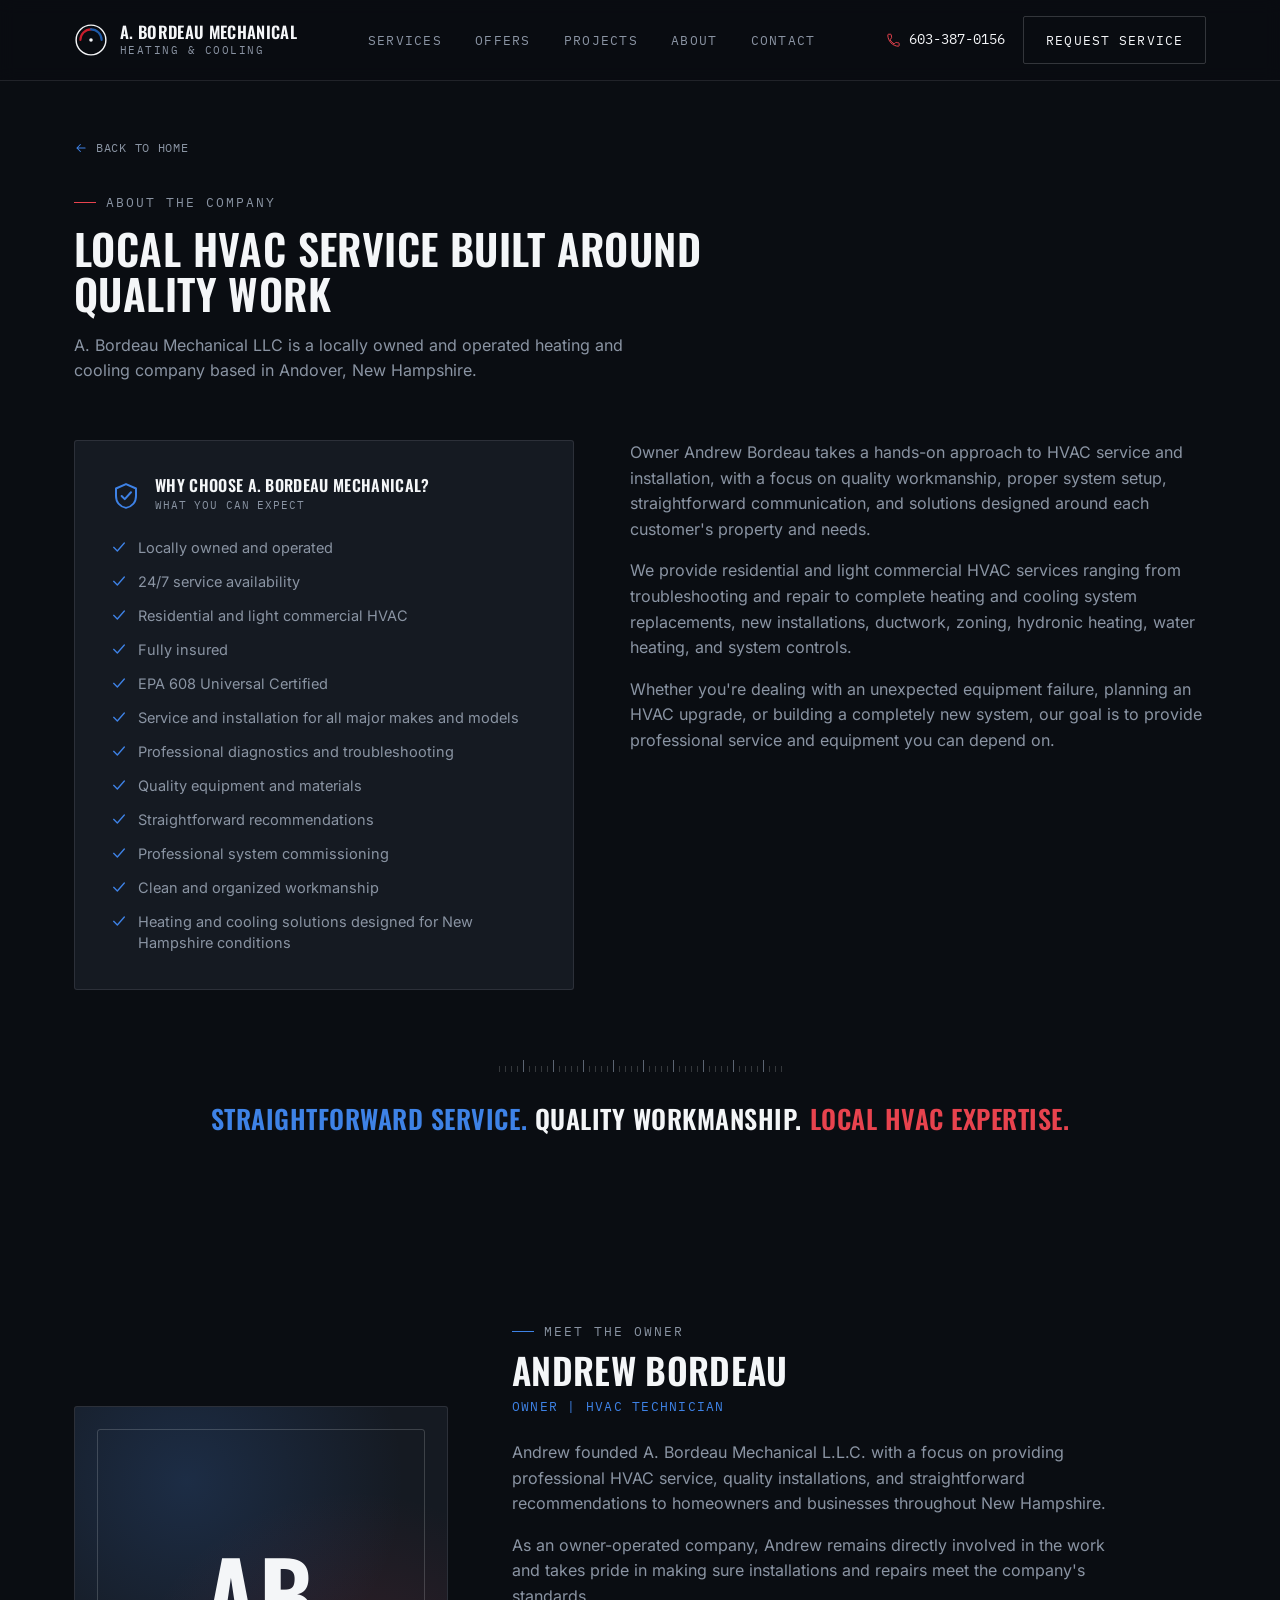
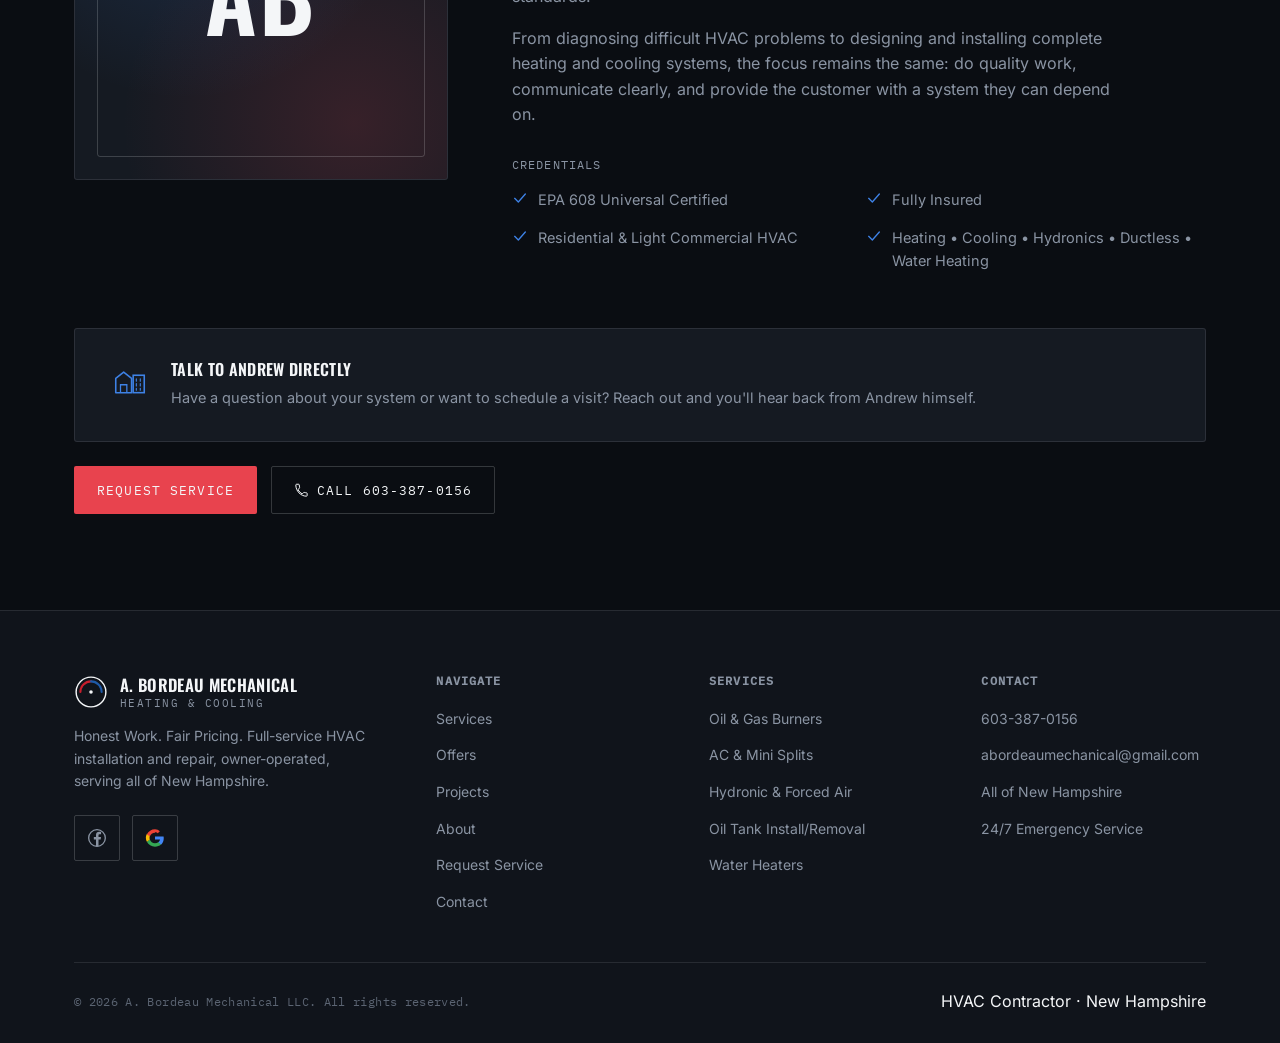
==== commit d996499d: "Update About Owner section" ====
--- a/about.html
+++ b/about.html
@@ -64,6 +64,12 @@
 <symbol id="icon-facebook" viewBox="0 0 24 24">
 <circle cx="12" cy="12" r="10" fill="none" stroke="currentColor" stroke-width="1.6"/>
   <path d="M13.8 21.9v-8h2.6l.4-3H13.8l0-2c0-.9.2-1.5 1.5-1.5h1.6V4.7c-.3 0-1.2-.1-2.3-.1-2.3 0-3.8 1.4-3.8 3.9v2.3H8.2v3h2.6v8h3Z" fill="currentColor" stroke="none"/>
+</symbol>
+<symbol id="icon-google" viewBox="0 0 24 24">
+<path fill="#4285F4" d="M22.5 12.23c0-.82-.07-1.42-.22-2.05H12v3.72h5.98c-.12 1-.77 2.5-2.22 3.51l-.02.14 3.23 2.5.22.02c2.05-1.89 3.31-4.69 3.31-7.84Z"/>
+<path fill="#34A853" d="M12 22.5c2.93 0 5.39-.96 7.19-2.61l-3.43-2.66c-.92.64-2.15 1.09-3.76 1.09-2.87 0-5.31-1.89-6.18-4.5l-.13.01-3.36 2.6-.04.13C4.06 20.09 7.75 22.5 12 22.5Z"/>
+<path fill="#FBBC05" d="M5.82 13.82a6.6 6.6 0 0 1-.36-2.12c0-.74.13-1.45.35-2.12l-.01-.14L2.4 6.79l-.11.05a10.46 10.46 0 0 0 0 9.72l3.53-2.74Z"/>
+<path fill="#EB4335" d="M12 5.08c1.64 0 2.74.7 3.37 1.29l2.46-2.4C16.28 2.44 14.38 1.5 12 1.5 7.75 1.5 4.06 3.91 2.29 7.5l3.53 2.72c.87-2.61 3.31-4.5 6.18-4.5Z"/>
 </symbol>
 <symbol id="icon-instagram" viewBox="0 0 24 24">
 <rect x="2.5" y="2.5" width="19" height="19" rx="5.5" fill="none" stroke="currentColor" stroke-width="1.6"/>
@@ -249,17 +255,19 @@
           <span class="owner-monogram" aria-hidden="true">AB</span>
         </div>
         <div class="owner-copy">
-          <span class="eyebrow is-blue">About the Owner</span>
+          <span class="eyebrow is-blue">Meet the Owner</span>
           <h2>Andrew Bordeau</h2>
-          <div class="owner-title">Owner &amp; Lead Technician</div>
-          <p>Andrew Bordeau founded A. Bordeau Mechanical LLC to bring straightforward, dependable HVAC service to New Hampshire homeowners &mdash; the kind of service he'd want for his own family. Every job, from a small repair to a full system install, gets his direct attention.</p>
-          <p>When you call A. Bordeau Mechanical, you're not routed through a call center or handed off to a rotating cast of subcontractors. You get Andrew: a licensed technician who diagnoses the problem honestly, explains your options in plain language, and stands behind the work.</p>
-          <p class="owner-quote">&ldquo;I built this company on one idea &mdash; do the work right, and charge a fair price for it. That's it.&rdquo;</p>
+          <div class="owner-title">Owner | HVAC Technician</div>
+          <p>Andrew founded A. Bordeau Mechanical L.L.C. with a focus on providing professional HVAC service, quality installations, and straightforward recommendations to homeowners and businesses throughout New Hampshire.</p>
+          <p>As an owner-operated company, Andrew remains directly involved in the work and takes pride in making sure installations and repairs meet the company's standards.</p>
+          <p>From diagnosing difficult HVAC problems to designing and installing complete heating and cooling systems, the focus remains the same: do quality work, communicate clearly, and provide the customer with a system they can depend on.</p>
+
+          <div class="owner-credentials-label">Credentials</div>
           <ul class="owner-list">
-            <li><svg viewBox="0 0 24 24"><use href="#icon-check" xlink:href="#icon-check"></use></svg>Owner-operated, on every job</li>
-            <li><svg viewBox="0 0 24 24"><use href="#icon-check" xlink:href="#icon-check"></use></svg>Direct, honest communication</li>
-            <li><svg viewBox="0 0 24 24"><use href="#icon-check" xlink:href="#icon-check"></use></svg>Serving all of New Hampshire</li>
-            <li><svg viewBox="0 0 24 24"><use href="#icon-check" xlink:href="#icon-check"></use></svg>Available for after-hours emergencies</li>
+            <li><svg viewBox="0 0 24 24"><use href="#icon-check" xlink:href="#icon-check"></use></svg>EPA 608 Universal Certified</li>
+            <li><svg viewBox="0 0 24 24"><use href="#icon-check" xlink:href="#icon-check"></use></svg>Fully Insured</li>
+            <li><svg viewBox="0 0 24 24"><use href="#icon-check" xlink:href="#icon-check"></use></svg>Residential &amp; Light Commercial HVAC</li>
+            <li><svg viewBox="0 0 24 24"><use href="#icon-check" xlink:href="#icon-check"></use></svg>Heating &bull; Cooling &bull; Hydronics &bull; Ductless &bull; Water Heating</li>
           </ul>
         </div>
       </div>
@@ -307,6 +315,9 @@
           <a class="social-btn" href="https://www.facebook.com/profile.php?id=61580463715435" target="_blank" rel="noopener noreferrer" aria-label="Facebook">
             <svg viewBox="0 0 24 24"><use href="#icon-facebook" xlink:href="#icon-facebook"></use></svg>
           </a>
+          <a class="social-btn" href="https://share.google/6Nv1IhUTbCi5prra8" target="_blank" rel="noopener noreferrer" aria-label="A. Bordeau Mechanical on Google">
+            <svg viewBox="0 0 24 24"><use href="#icon-google" xlink:href="#icon-google"></use></svg>
+          </a>
         </div>
       </div>
 
--- a/css/styles.css
+++ b/css/styles.css
@@ -606,6 +606,13 @@
 .owner-list{margin-top:28px;display:grid;grid-template-columns:1fr 1fr;gap:14px;}
 .owner-list li{display:flex;align-items:flex-start;gap:10px;font-size:14.5px;color:var(--steel);}
 .owner-list svg{width:16px;height:16px;color:var(--blue-bright);flex:0 0 auto;margin-top:2px;}
+
+.owner-credentials-label{
+  margin-top:28px;
+  font-family:var(--font-mono);font-size:11.5px;letter-spacing:0.1em;text-transform:uppercase;
+  color:var(--steel);
+}
+.owner-credentials-label + .owner-list{margin-top:14px;}
 
 /* =========================== QUOTE / CONTACT (two-column split) =========================== */
 .split{display:grid;grid-template-columns:1fr 1fr;}
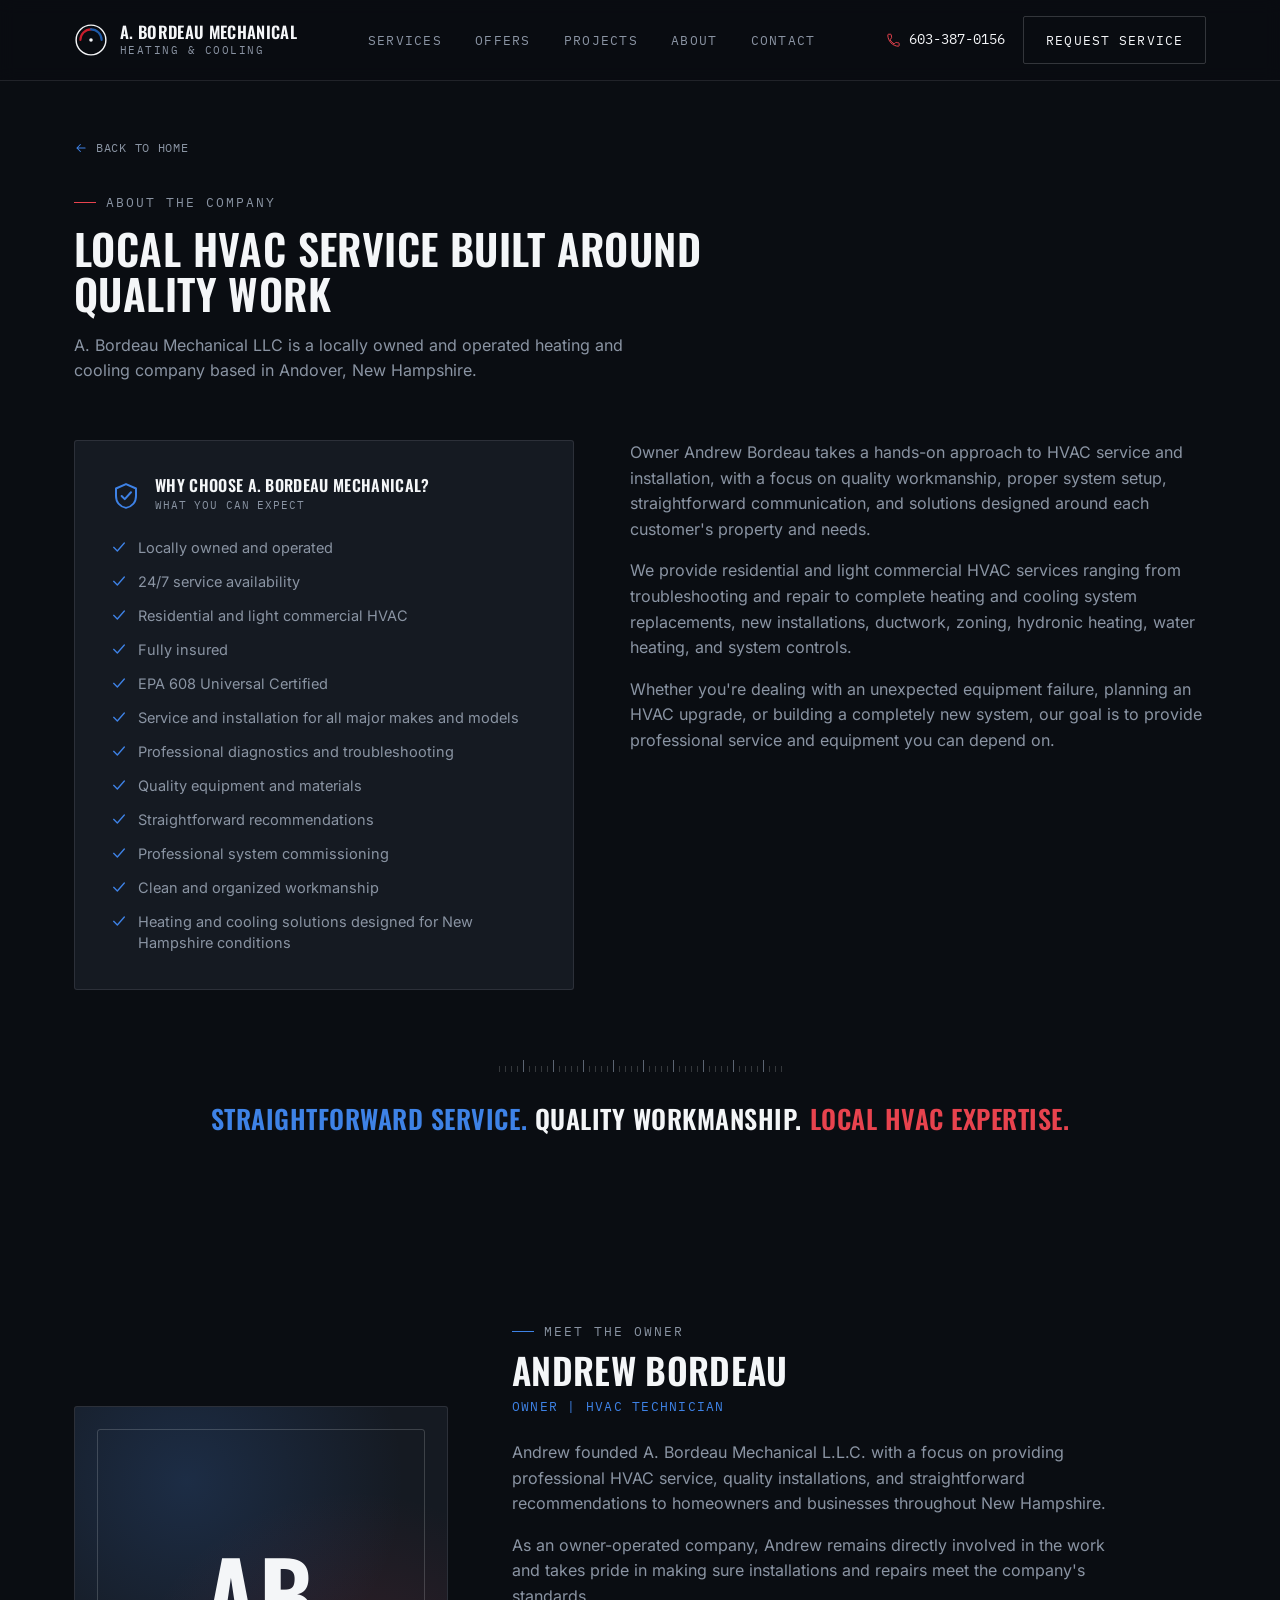
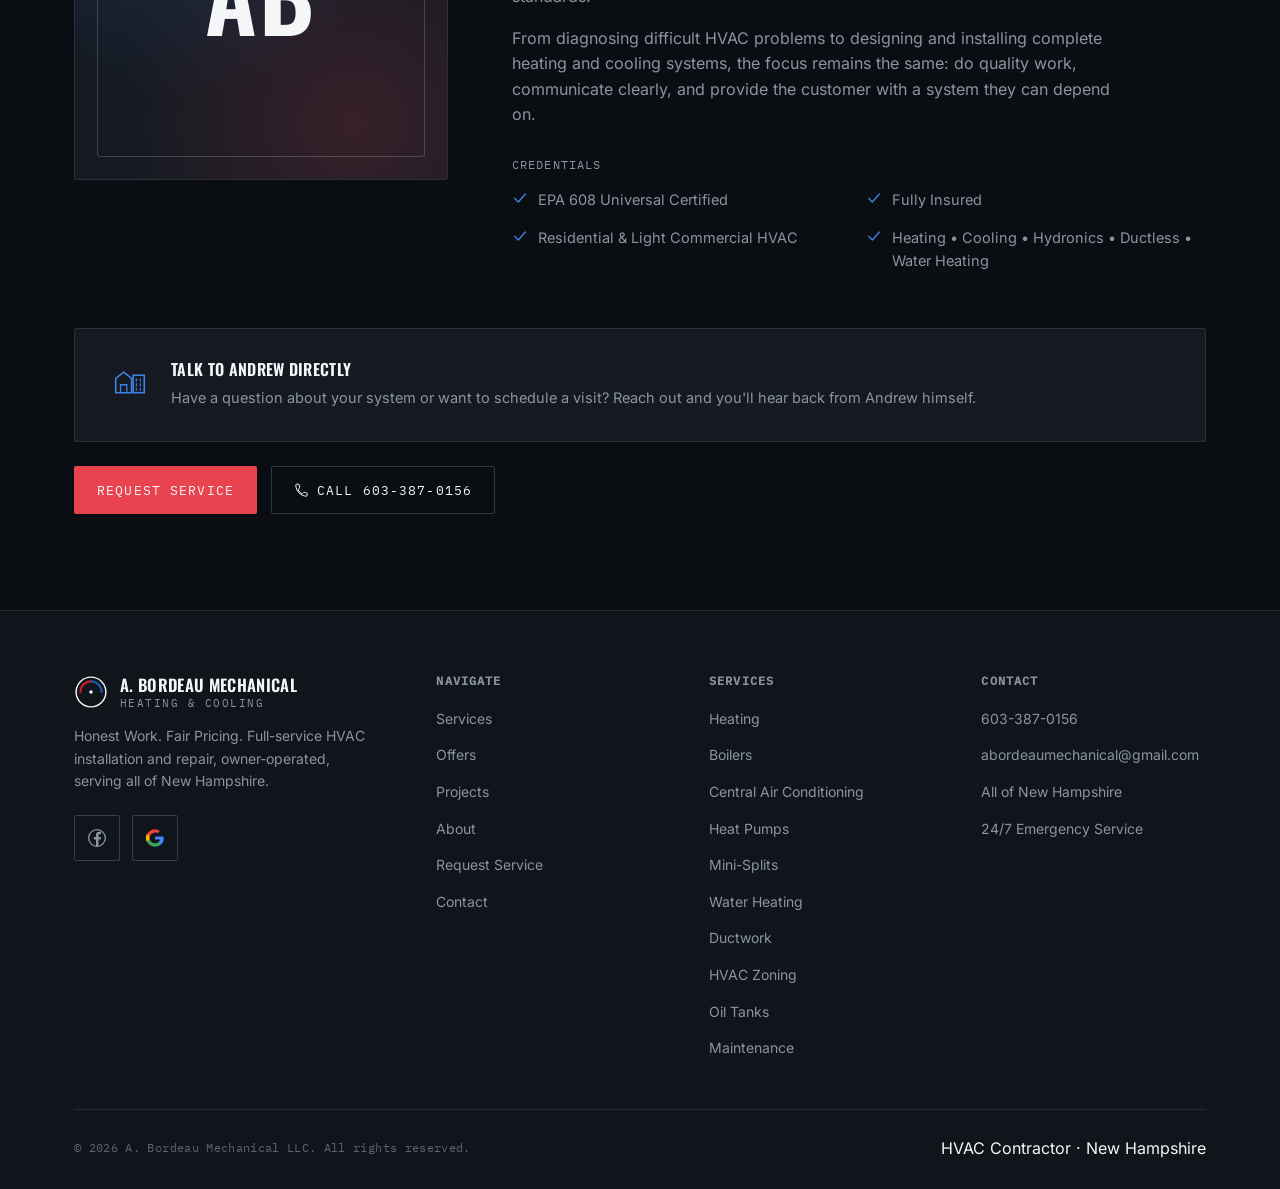
==== commit fece55c0: "Update Footer" ====
--- a/about.html
+++ b/about.html
@@ -336,11 +336,16 @@
       <div class="footer-col">
         <h4>Services</h4>
         <ul>
-          <li><span>Oil &amp; Gas Burners</span></li>
-          <li><span>AC &amp; Mini Splits</span></li>
-          <li><span>Hydronic &amp; Forced Air</span></li>
-          <li><span>Oil Tank Install/Removal</span></li>
-          <li><span>Water Heaters</span></li>
+          <li><span>Heating</span></li>
+          <li><span>Boilers</span></li>
+          <li><span>Central Air Conditioning</span></li>
+          <li><span>Heat Pumps</span></li>
+          <li><span>Mini-Splits</span></li>
+          <li><span>Water Heating</span></li>
+          <li><span>Ductwork</span></li>
+          <li><span>HVAC Zoning</span></li>
+          <li><span>Oil Tanks</span></li>
+          <li><span>Maintenance</span></li>
         </ul>
       </div>
 
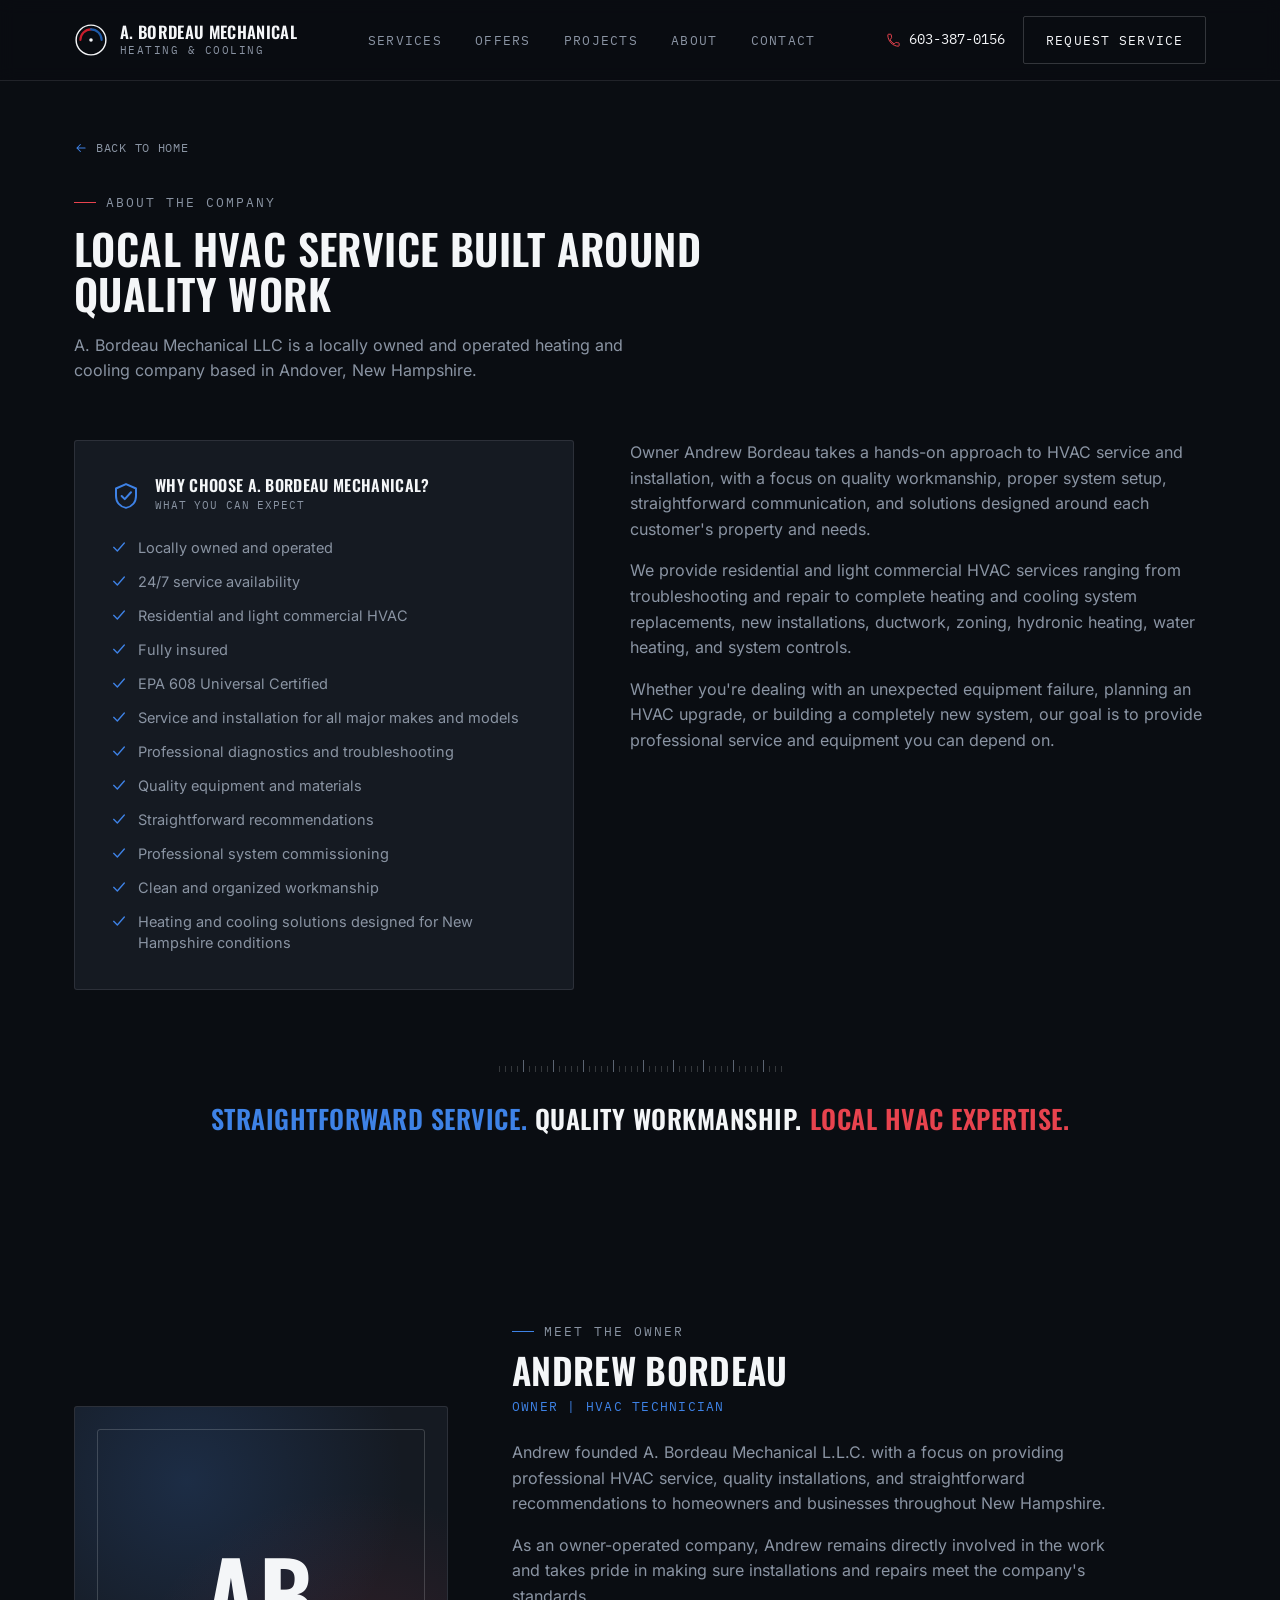
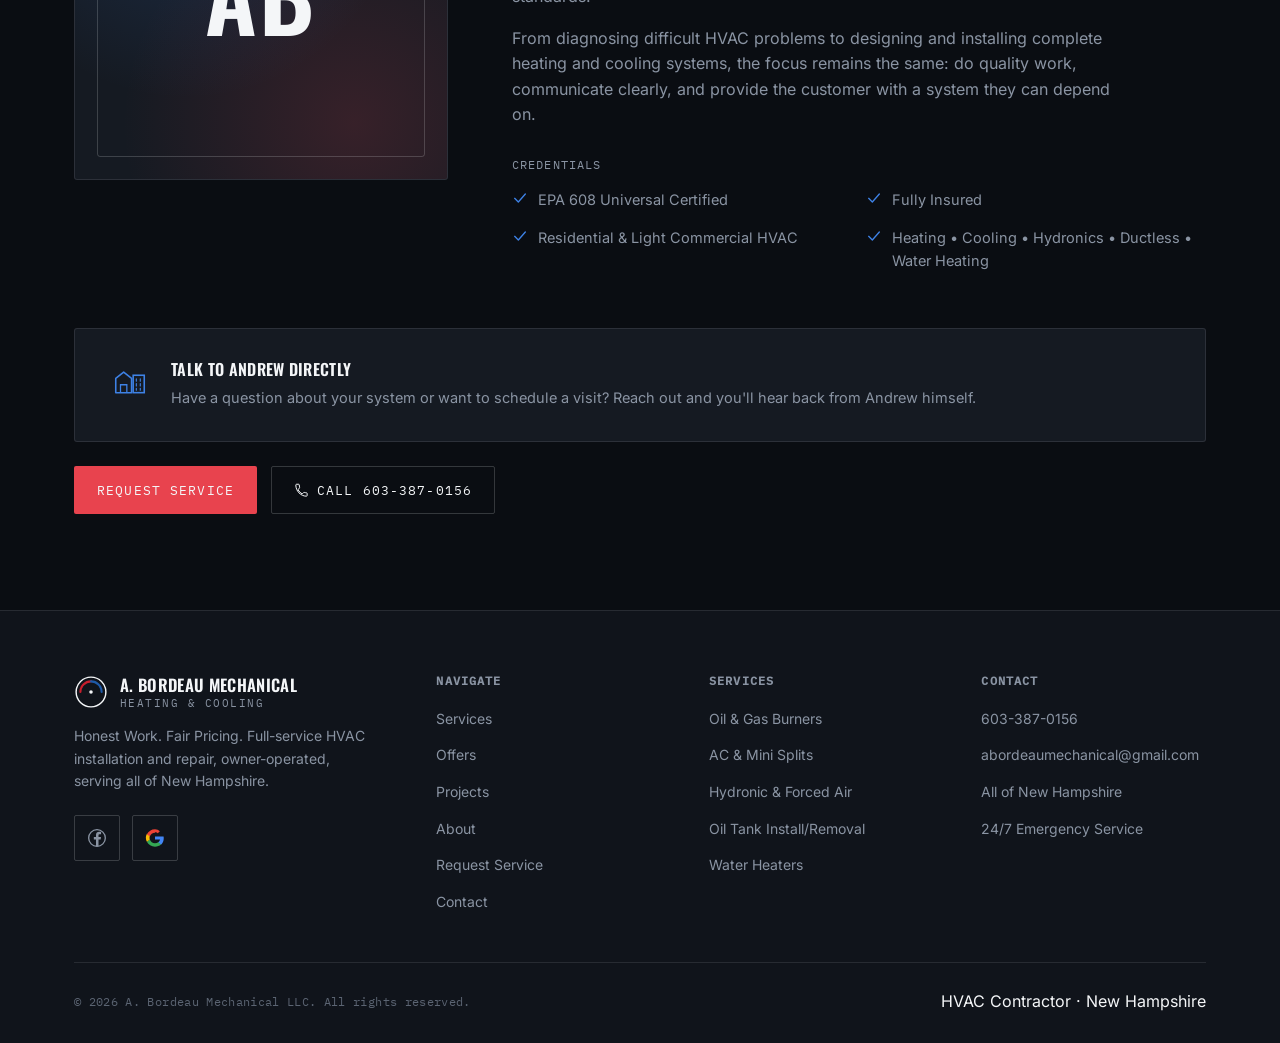
==== commit fd6b53f0: "Revert" ====
--- a/about.html
+++ b/about.html
@@ -336,16 +336,11 @@
       <div class="footer-col">
         <h4>Services</h4>
         <ul>
-          <li><span>Heating</span></li>
-          <li><span>Boilers</span></li>
-          <li><span>Central Air Conditioning</span></li>
-          <li><span>Heat Pumps</span></li>
-          <li><span>Mini-Splits</span></li>
-          <li><span>Water Heating</span></li>
-          <li><span>Ductwork</span></li>
-          <li><span>HVAC Zoning</span></li>
-          <li><span>Oil Tanks</span></li>
-          <li><span>Maintenance</span></li>
+          <li><span>Oil &amp; Gas Burners</span></li>
+          <li><span>AC &amp; Mini Splits</span></li>
+          <li><span>Hydronic &amp; Forced Air</span></li>
+          <li><span>Oil Tank Install/Removal</span></li>
+          <li><span>Water Heaters</span></li>
         </ul>
       </div>
 
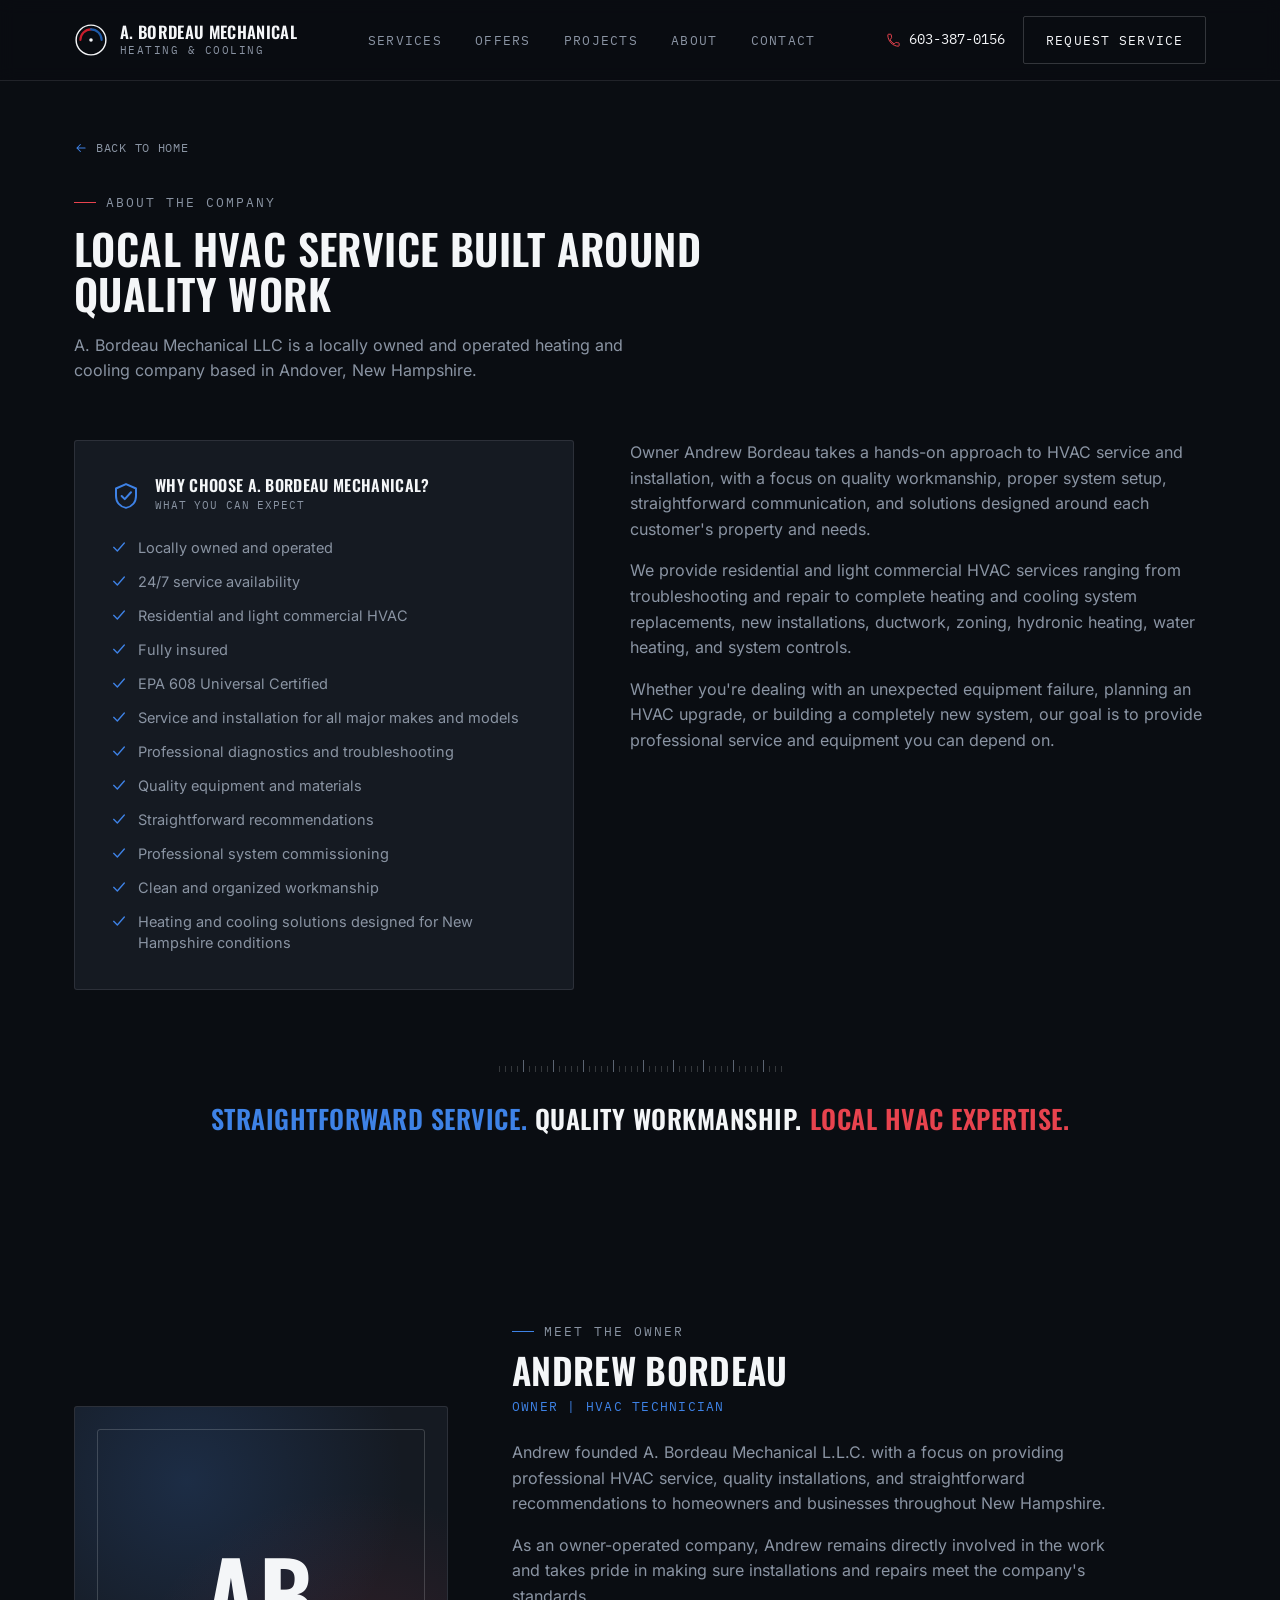
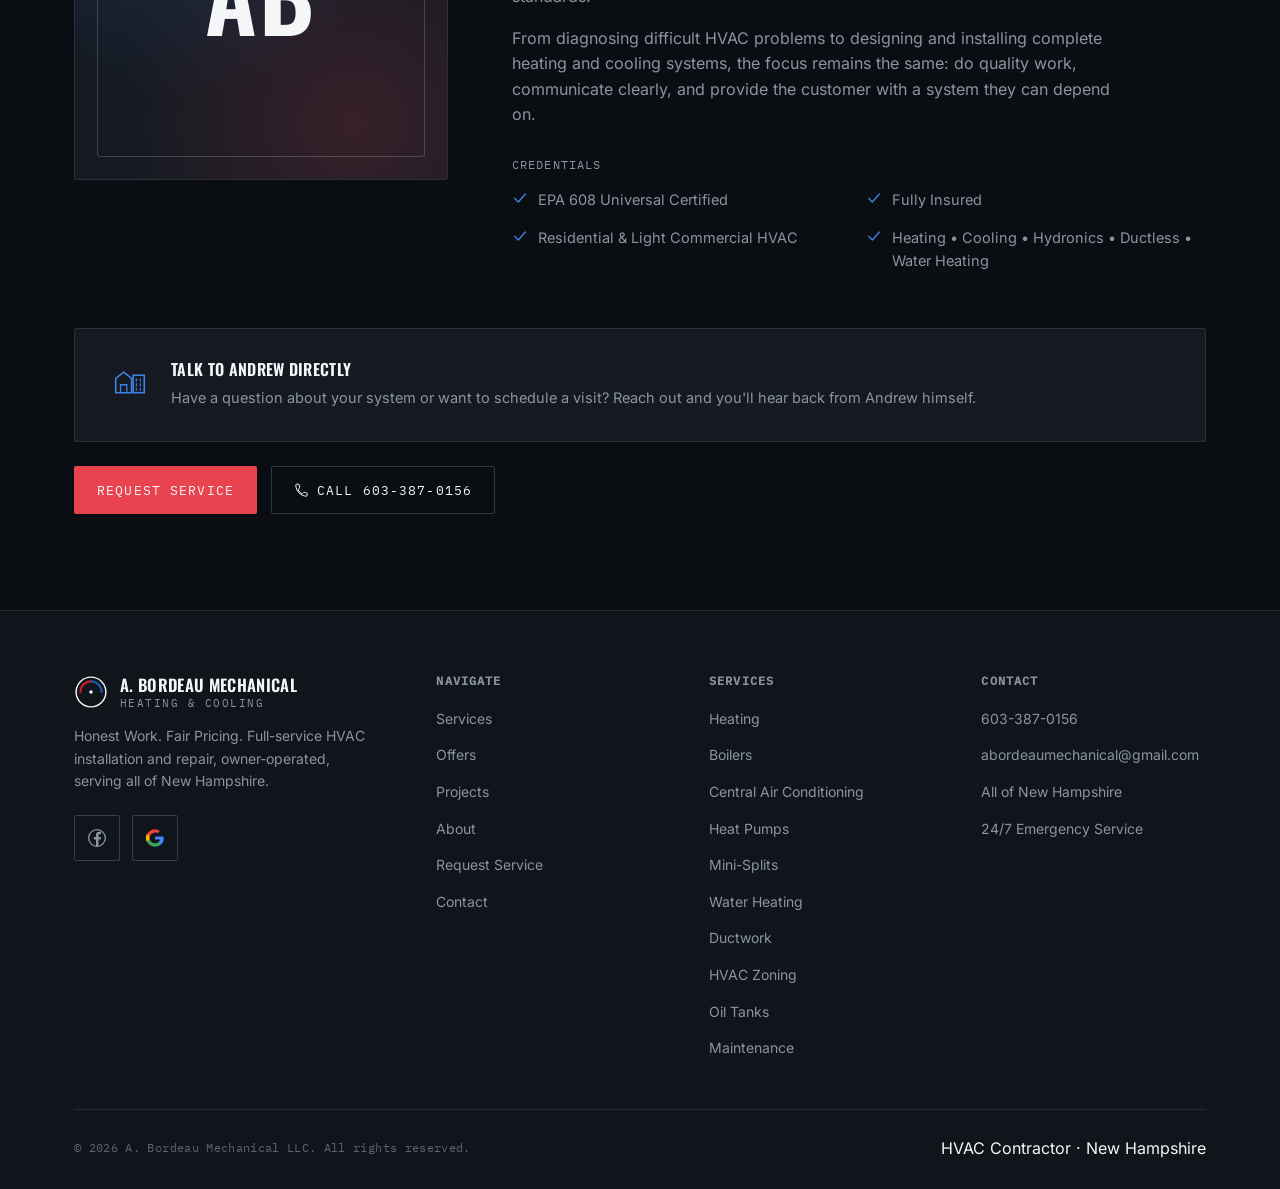
==== commit 68052365: "Update pages" ====
--- a/about.html
+++ b/about.html
@@ -336,11 +336,16 @@
       <div class="footer-col">
         <h4>Services</h4>
         <ul>
-          <li><span>Oil &amp; Gas Burners</span></li>
-          <li><span>AC &amp; Mini Splits</span></li>
-          <li><span>Hydronic &amp; Forced Air</span></li>
-          <li><span>Oil Tank Install/Removal</span></li>
-          <li><span>Water Heaters</span></li>
+          <li><span>Heating</span></li>
+          <li><span>Boilers</span></li>
+          <li><span>Central Air Conditioning</span></li>
+          <li><span>Heat Pumps</span></li>
+          <li><span>Mini-Splits</span></li>
+          <li><span>Water Heating</span></li>
+          <li><span>Ductwork</span></li>
+          <li><span>HVAC Zoning</span></li>
+          <li><span>Oil Tanks</span></li>
+          <li><span>Maintenance</span></li>
         </ul>
       </div>
 
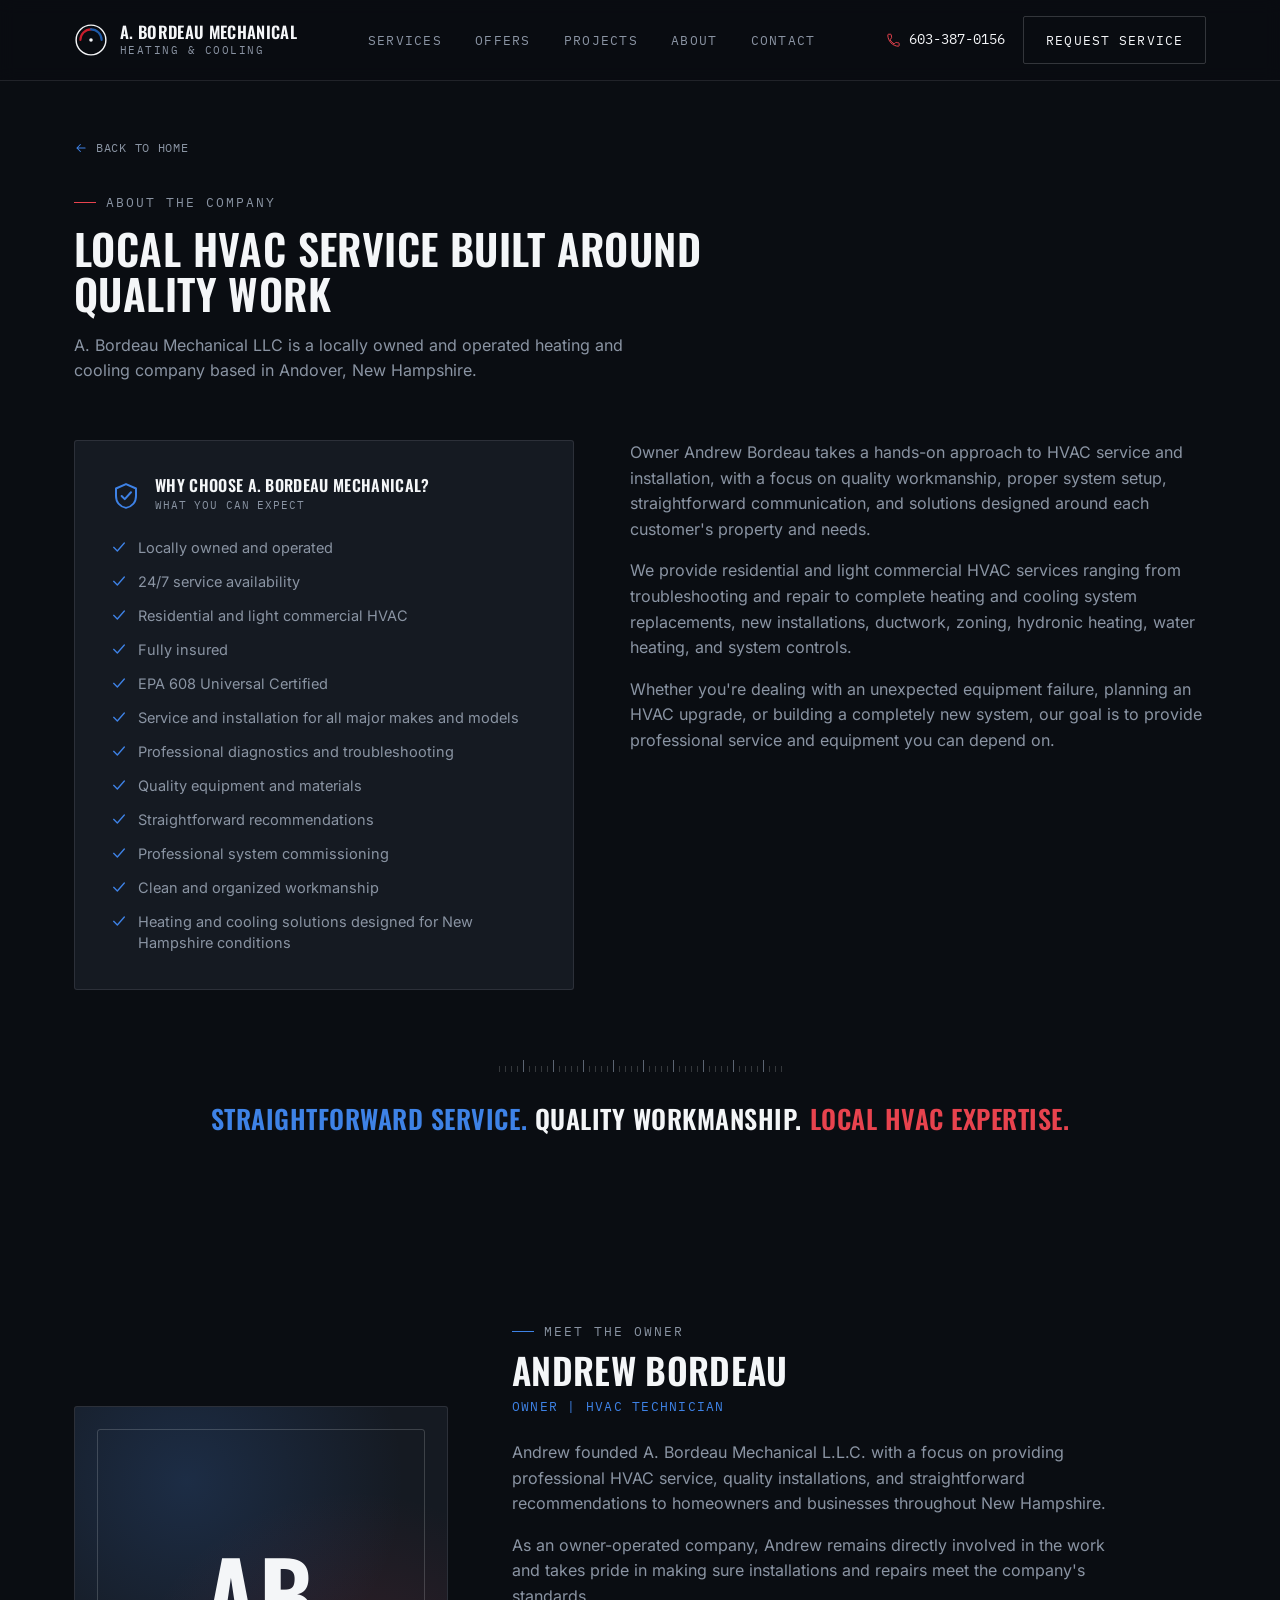
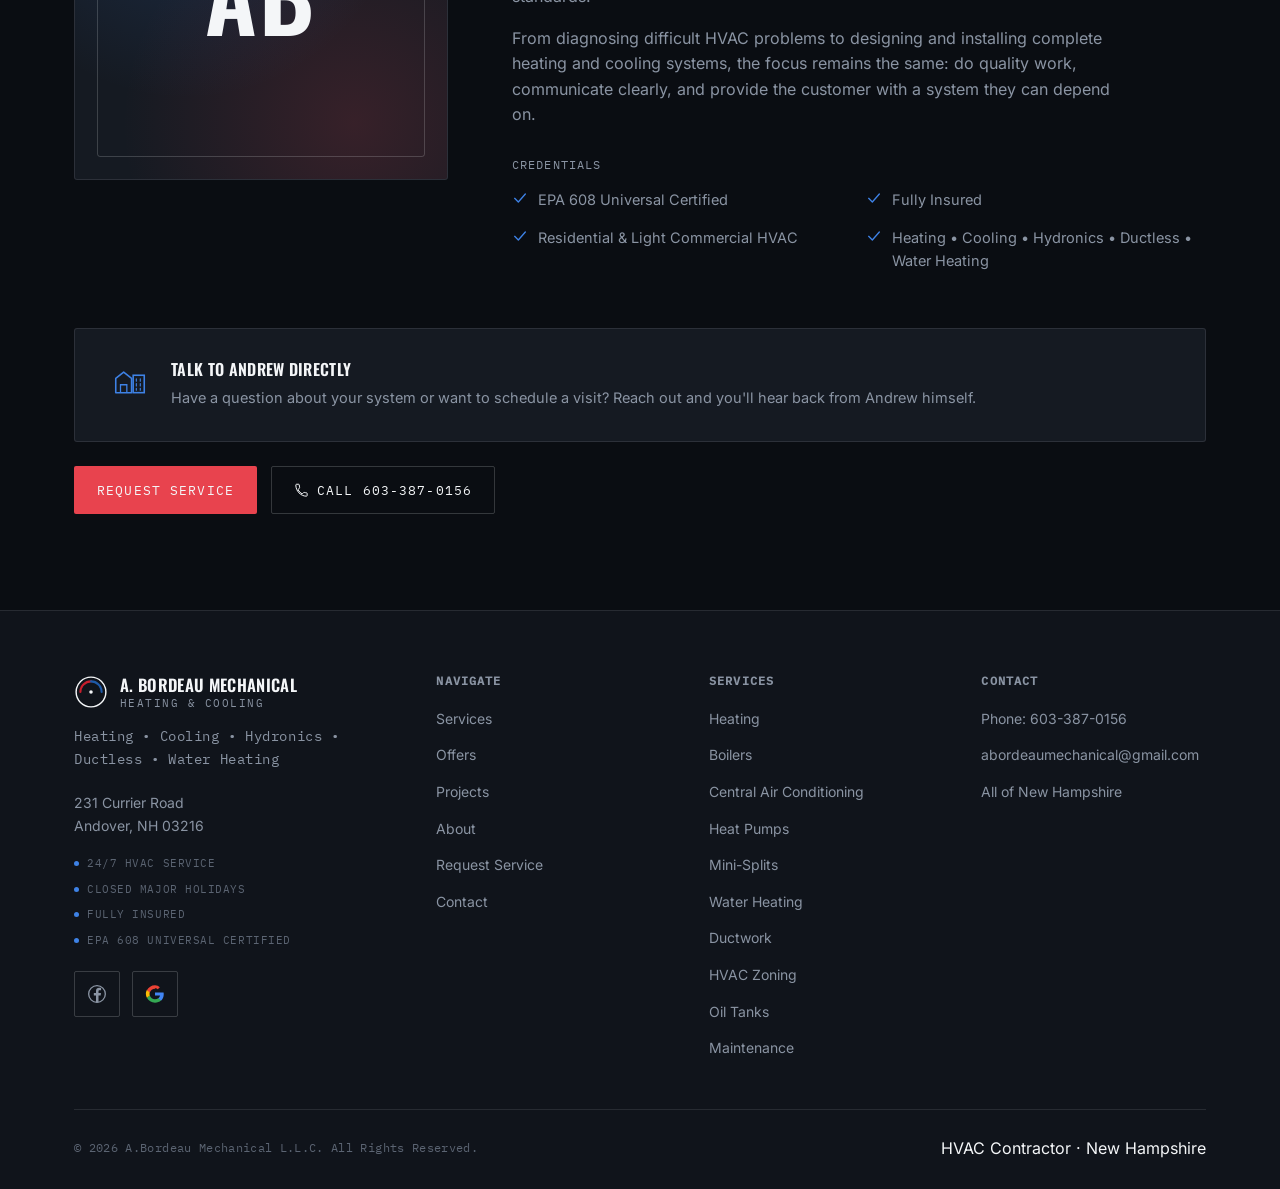
==== commit 100d10de: "Update footer and SEO" ====
--- a/about.html
+++ b/about.html
@@ -5,8 +5,53 @@
 <meta name="viewport" content="width=device-width, initial-scale=1.0">
 <title>About | A. Bordeau Mechanical LLC</title>
 <meta name="description" content="Learn about A. Bordeau Mechanical LLC, a locally owned and operated HVAC company serving New Hampshire, and meet owner Andrew Bordeau.">
+<link rel="canonical" href="https://abordeaumechanical.com/about.html">
+<meta name="robots" content="index, follow">
+<meta property="og:type" content="business.business">
+<meta property="og:site_name" content="A. Bordeau Mechanical LLC">
+<meta property="og:title" content="About | A. Bordeau Mechanical LLC">
+<meta property="og:description" content="Learn about A. Bordeau Mechanical LLC, a locally owned and operated HVAC company serving New Hampshire, and meet owner Andrew Bordeau.">
+<meta property="og:url" content="https://abordeaumechanical.com/about.html">
+<meta property="og:image" content="https://abordeaumechanical.com/assets/images/projects/minisplit-one-to-one.jpg">
+<meta name="twitter:card" content="summary_large_image">
+<meta name="twitter:title" content="About | A. Bordeau Mechanical LLC">
+<meta name="twitter:description" content="Learn about A. Bordeau Mechanical LLC, a locally owned and operated HVAC company serving New Hampshire, and meet owner Andrew Bordeau.">
+<meta name="twitter:image" content="https://abordeaumechanical.com/assets/images/projects/minisplit-one-to-one.jpg">
 <link rel="icon" type="image/svg+xml" href="assets/images/favicon.svg">
 <link rel="stylesheet" href="css/styles.css">
+<script type="application/ld+json">
+{
+  "@context": "https://schema.org",
+  "@type": "HVACBusiness",
+  "name": "A. Bordeau Mechanical LLC",
+  "image": "https://abordeaumechanical.com/assets/images/projects/minisplit-one-to-one.jpg",
+  "url": "https://abordeaumechanical.com/",
+  "telephone": "+16033870156",
+  "email": "abordeaumechanical@gmail.com",
+  "address": {
+    "@type": "PostalAddress",
+    "streetAddress": "231 Currier Road",
+    "addressLocality": "Andover",
+    "addressRegion": "NH",
+    "postalCode": "03216",
+    "addressCountry": "US"
+  },
+  "areaServed": {
+    "@type": "State",
+    "name": "New Hampshire"
+  },
+  "openingHoursSpecification": {
+    "@type": "OpeningHoursSpecification",
+    "dayOfWeek": ["Monday","Tuesday","Wednesday","Thursday","Friday","Saturday","Sunday"],
+    "opens": "00:00",
+    "closes": "23:59"
+  },
+  "sameAs": [
+    "https://www.facebook.com/profile.php?id=61580463715435",
+    "https://share.google/6Nv1IhUTbCi5prra8"
+  ]
+}
+</script>
 </head>
 <body>
 <svg xmlns="http://www.w3.org/2000/svg" style="display:none">
@@ -203,7 +248,7 @@
 
       <div class="section-head" style="margin-top:22px;">
         <span class="eyebrow">About the Company</span>
-        <h2>Local HVAC Service Built Around Quality Work</h2>
+        <h1>Local HVAC Service Built Around Quality Work</h1>
         <p>A. Bordeau Mechanical LLC is a locally owned and operated heating and cooling company based in Andover, New Hampshire.</p>
       </div>
 
@@ -310,7 +355,14 @@
             <span class="brand-sub">Heating &amp; Cooling</span>
           </span>
         </a>
-        <p>Honest Work. Fair Pricing. Full-service HVAC installation and repair, owner-operated, serving all of New Hampshire.</p>
+        <p class="footer-tagline">Heating &bull; Cooling &bull; Hydronics &bull; Ductless &bull; Water Heating</p>
+        <address class="footer-address">231 Currier Road<br>Andover, NH 03216</address>
+        <ul class="footer-badges">
+          <li>24/7 HVAC Service</li>
+          <li>Closed Major Holidays</li>
+          <li>Fully Insured</li>
+          <li>EPA 608 Universal Certified</li>
+        </ul>
         <div class="social-row">
           <a class="social-btn" href="https://www.facebook.com/profile.php?id=61580463715435" target="_blank" rel="noopener noreferrer" aria-label="Facebook">
             <svg viewBox="0 0 24 24"><use href="#icon-facebook" xlink:href="#icon-facebook"></use></svg>
@@ -352,16 +404,15 @@
       <div class="footer-col">
         <h4>Contact</h4>
         <ul>
-          <li><a href="tel:6033870156">603-387-0156</a></li>
+          <li><a href="tel:6033870156">Phone: 603-387-0156</a></li>
           <li><a href="mailto:abordeaumechanical@gmail.com">abordeaumechanical@gmail.com</a></li>
           <li><span>All of New Hampshire</span></li>
-          <li><span>24/7 Emergency Service</span></li>
         </ul>
       </div>
     </div>
 
     <div class="footer-bottom">
-      <p>&copy; <span id="year"></span> A. Bordeau Mechanical LLC. All rights reserved.</p>
+      <p>&copy; <span id="year"></span> A.Bordeau Mechanical L.L.C. All Rights Reserved.</p>
       <div class="footer-legal">
         <span>HVAC Contractor &middot; New Hampshire</span>
       </div>
--- a/css/styles.css
+++ b/css/styles.css
@@ -283,9 +283,23 @@
 /* =========================== SECTION SHELL =========================== */
 section{padding:96px 0;}
 .section-head{max-width:640px;margin-bottom:56px;}
-.section-head h2{font-size:clamp(28px,3.6vw,42px);color:var(--white);}
+.section-head h1,.section-head h2{font-size:clamp(28px,3.6vw,42px);color:var(--white);}
 .section-head p{margin-top:16px;color:var(--steel);font-size:16px;max-width:56ch;}
 .section-alt{background:var(--black-2);border-top:1px solid var(--panel-line);border-bottom:1px solid var(--panel-line);}
+
+/* =========================== GOOGLE REVIEWS =========================== */
+.review-panel{
+  max-width:620px;margin:0 auto;text-align:center;
+  display:flex;flex-direction:column;align-items:center;
+}
+.review-panel-icon{width:34px;height:34px;color:var(--steel);margin-bottom:18px;}
+.review-panel .eyebrow{margin-bottom:6px;}
+.review-panel .eyebrow::before{display:none;}
+.review-stars{display:flex;gap:6px;margin:18px 0 6px;}
+.review-stars svg{width:22px;height:22px;color:var(--blue-bright);}
+.review-panel h2{font-size:clamp(26px,3.2vw,36px);color:var(--white);margin-top:6px;}
+.review-panel p{margin-top:14px;color:var(--steel);font-size:16px;max-width:52ch;}
+.review-panel .btn{margin-top:28px;}
 
 /* =========================== ABOUT =========================== */
 .about-grid{display:grid;grid-template-columns:1fr 1.15fr;gap:56px;align-items:start;margin-bottom:56px;}
@@ -556,7 +570,8 @@
 
 .project-media{
   position:relative;
-  height:170px;
+  height:230px;
+  overflow:hidden;
   background:
     repeating-linear-gradient(135deg, rgba(244,246,248,0.035) 0 2px, transparent 2px 14px),
     linear-gradient(160deg, rgba(30,90,168,0.16), rgba(200,30,44,0.10));
@@ -567,6 +582,35 @@
 .project-media-label{
   font-family:var(--font-mono);font-size:10.5px;letter-spacing:0.08em;text-transform:uppercase;
   color:var(--steel-dim);
+}
+.project-media-img{
+  position:absolute;inset:0;width:100%;height:100%;object-fit:cover;
+  opacity:0;transition:opacity .35s ease;
+}
+.project-media-img.is-active{opacity:1;}
+.gallery-arrow{
+  position:absolute;top:50%;transform:translateY(-50%);z-index:2;
+  width:30px;height:30px;border-radius:50%;
+  background:rgba(10,13,18,0.55);border:1px solid var(--panel-line-strong);color:var(--white);
+  display:flex;align-items:center;justify-content:center;cursor:pointer;
+  transition:background .15s ease, border-color .15s ease;
+}
+.gallery-arrow:hover{background:rgba(10,13,18,0.8);border-color:var(--blue-bright);}
+.gallery-arrow svg{width:16px;height:16px;}
+.gallery-prev{left:10px;}
+.gallery-prev svg{transform:rotate(90deg);}
+.gallery-next{right:10px;}
+.gallery-next svg{transform:rotate(-90deg);}
+.gallery-dots{position:absolute;bottom:10px;left:50%;transform:translateX(-50%);z-index:2;display:flex;gap:6px;}
+.gallery-dot{
+  width:6px;height:6px;border-radius:50%;background:rgba(244,246,248,0.4);
+  border:none;padding:0;cursor:pointer;transition:background .15s ease, transform .15s ease;
+}
+.gallery-dot.is-active{background:var(--white);transform:scale(1.2);}
+.gallery-count{
+  position:absolute;top:10px;right:10px;z-index:2;
+  font-family:var(--font-mono);font-size:10.5px;letter-spacing:0.06em;
+  background:rgba(10,13,18,0.55);color:var(--white);padding:3px 8px;border-radius:2px;
 }
 
 .project-body{padding:24px;flex:1;display:flex;flex-direction:column;}
@@ -638,6 +682,15 @@
 .split-panel.is-contact .form-field textarea:focus{border-color:var(--blue-bright);}
 .form-field textarea{resize:vertical;min-height:110px;}
 .form-row{display:grid;grid-template-columns:1fr 1fr;gap:16px;}
+.form-field-checkbox{margin-bottom:22px;}
+.checkbox-label{
+  display:flex;align-items:center;gap:10px;cursor:pointer;
+  font-family:var(--font-body);font-size:14.5px;letter-spacing:normal;text-transform:none;
+  color:var(--white);margin-bottom:0;
+}
+.checkbox-label input[type="checkbox"]{
+  width:18px;height:18px;flex:0 0 auto;accent-color:var(--red-bright);cursor:pointer;
+}
 .form-note{font-size:12.5px;color:var(--steel-dim);margin-top:14px;}
 .form-status{font-family:var(--font-mono);font-size:12.5px;margin-top:14px;color:var(--blue-bright);display:none;}
 .form-status.is-visible{display:block;}
@@ -663,6 +716,19 @@
 .footer-top{display:grid;grid-template-columns:1.4fr 1fr 1fr 1fr;gap:48px;padding-bottom:48px;}
 .footer-brand .brand{margin-bottom:16px;}
 .footer-brand p{color:var(--steel);font-size:14px;max-width:34ch;margin-bottom:22px;}
+.footer-tagline{
+  font-family:var(--font-mono);font-size:12px;letter-spacing:0.04em;
+  color:var(--steel);max-width:30ch;margin-bottom:16px;line-height:1.6;
+}
+.footer-address{
+  font-style:normal;color:var(--steel);font-size:14px;line-height:1.6;margin-bottom:18px;
+}
+.footer-badges{display:flex;flex-direction:column;gap:8px;margin-bottom:22px;list-style:none;}
+.footer-badges li{
+  font-family:var(--font-mono);font-size:11px;letter-spacing:0.05em;text-transform:uppercase;
+  color:var(--steel-dim);display:flex;align-items:center;gap:8px;
+}
+.footer-badges li::before{content:"";width:5px;height:5px;border-radius:50%;background:var(--blue-bright);flex:0 0 auto;}
 .footer-col h4{font-family:var(--font-mono);font-size:11.5px;letter-spacing:0.1em;text-transform:uppercase;color:var(--steel);margin-bottom:18px;}
 .footer-col ul{display:flex;flex-direction:column;gap:11px;}
 .footer-col a,.footer-col span{font-size:14px;color:var(--steel);}
